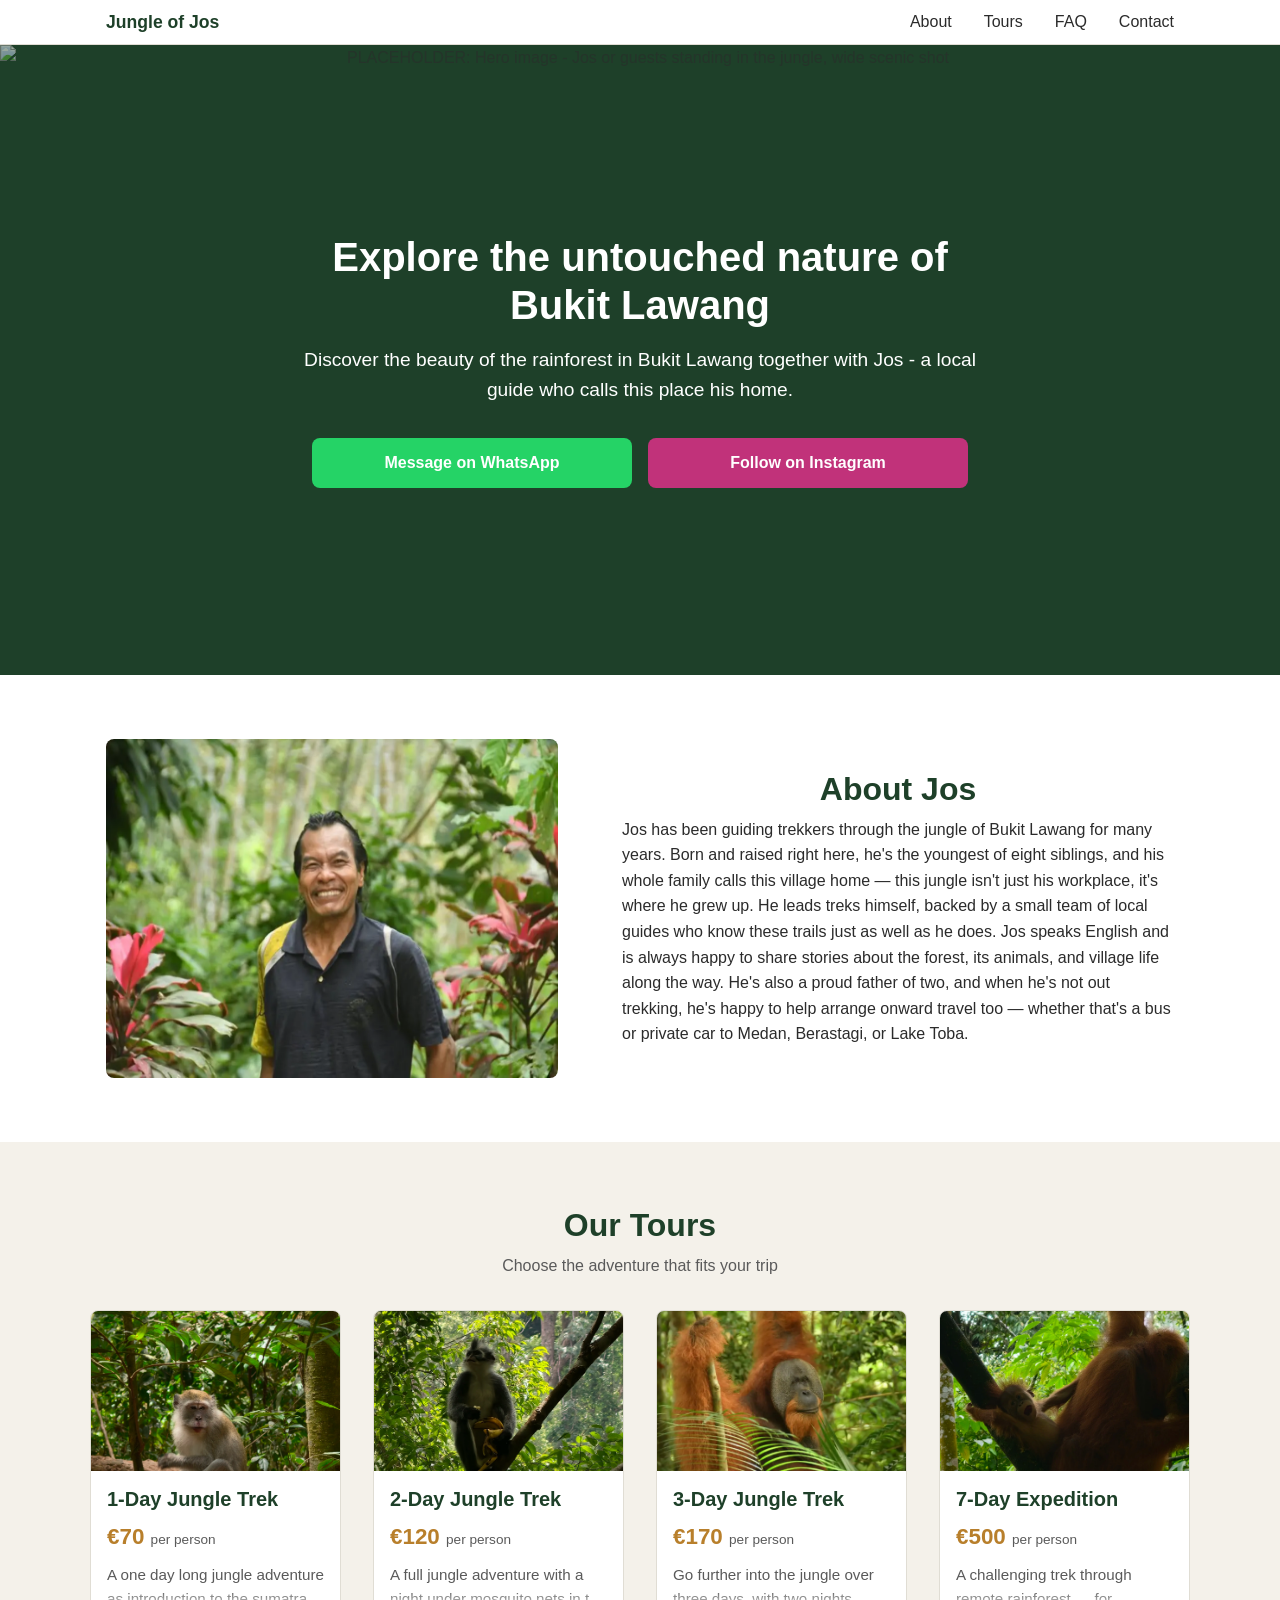
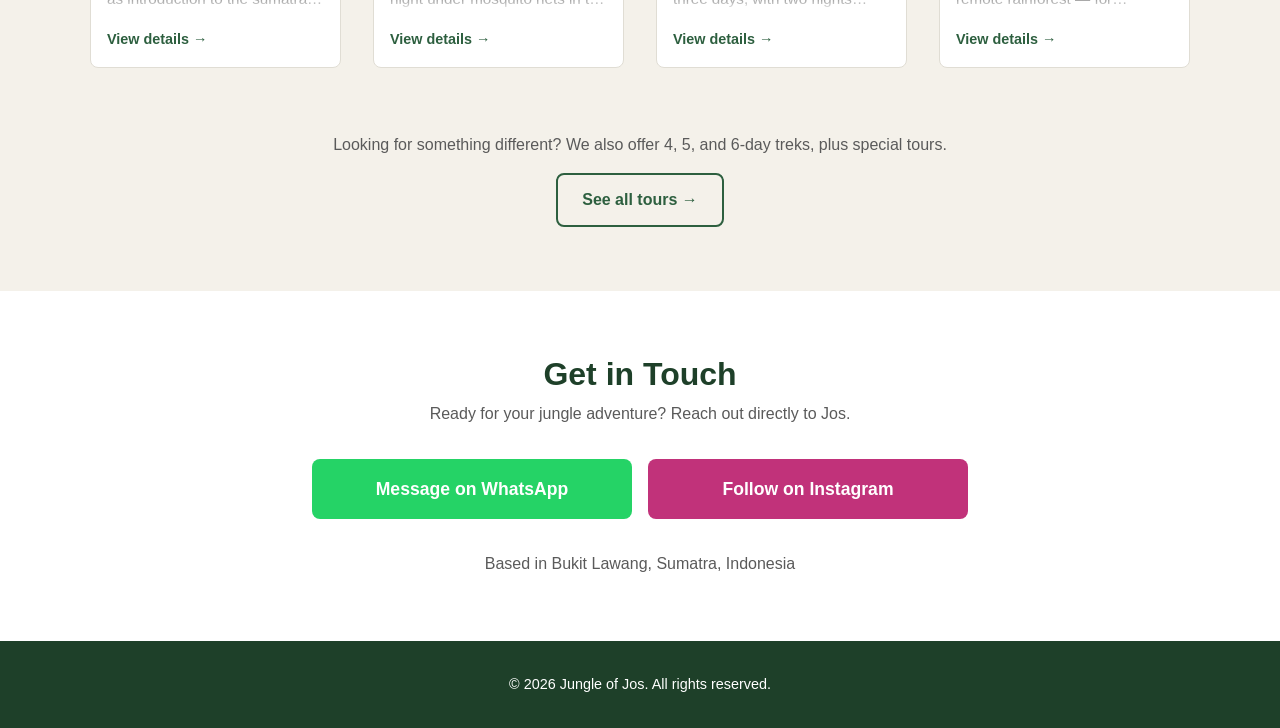
==== index.html @ 7908b220 "remove gallery" ====
<!DOCTYPE html>
<html lang="en">

<head>
  <meta charset="UTF-8">
  <meta name="viewport" content="width=device-width, initial-scale=1.0">
  <title>Jungle of Jos - Bukit Lawang, Sumatra</title>
  <meta name="description"
    content="Jungle of Jos: guided jungle trekking tours in Bukit Lawang, Sumatra. See wild orangutans, monkeys and rainforest wildlife with a local guide.">
  <link rel="stylesheet" href="css/style.css">
  <link rel="canonical" href="https://jungle-of-jos.pages.dev/index.html">
</head>

<body>

  <!-- ============================================= -->
  <!-- NAVIGATION                                     -->
  <!-- ============================================= -->
  <div class="nav-placeholder"></div>
  <script src="js/nav.js"></script>

  <main>

    <!-- ============================================= -->
    <!-- HERO SECTION                                   -->
    <!-- ============================================= -->
    <section id="hero" class="hero">
      <img src="" alt="PLACEHOLDER: Hero image - Jos or guests standing in the jungle, wide scenic shot"
        class="hero-bg-image">
      <div class="hero-content">
        <h1>Explore the untouched nature of <br> Bukit Lawang</h1>
        <p class="hero-subtitle">Discover the beauty of the rainforest in Bukit Lawang together with Jos - a local guide
          who calls this place his home.</p>
        <div class="hero-buttons">
          <a href="#" class="btn btn-whatsapp">Message on WhatsApp</a>
          <a target="_blank" rel="noopener noreferrer" href="https://www.instagram.com/jungle_of_jos/"
            class="btn btn-instagram">Follow on Instagram</a>
        </div>
      </div>
    </section>

    <!-- ============================================= -->
    <!-- ABOUT Jos SECTION                           -->
    <!-- ============================================= -->
    <section id="about" class="about">
      <div class="about-content">
        <img src="./images/jos2.webp"
          alt="PLACEHOLDER: Portrait photo of Jos, ideally smiling, in the jungle or at the trailhead"
          class="about-image">
        <div class="about-text">
          <h2>About Jos</h2>
          <p>
            Jos has been guiding trekkers through the jungle of Bukit Lawang for many years. Born and raised right here,
            he's the youngest of eight siblings, and his whole family calls this village home — this jungle isn't just
            his workplace, it's where he grew up. He leads treks himself, backed by a small team of local guides who
            know these trails just as well as he does. Jos speaks English and is always happy to share stories about the
            forest, its animals, and village life along the way. He's also a proud father of two, and when he's not out
            trekking, he's happy to help arrange onward travel too — whether that's a bus or private car to Medan,
            Berastagi, or Lake Toba.
          </p>
        </div>
      </div>
    </section>

    <!-- ============================================= -->
    <!-- TOURS SECTION                                  -->
    <!-- ============================================= -->
    <section id="tours" class="tours">
      <h2>Our Tours</h2>
      <p class="section-subtitle">Choose the adventure that fits your trip</p>

      <div class="tour-cards">

        <!-- Would like to add that later to the page as its more diversecthan only 'x-day tour.
              But content not ready or even clear yet. So leaveict for later use'
              Meanwhile use 1-days tour as replacement so page doesn't look so empty -->
        <!-- 
        <a href="tours/3-hour.html" class="tour-card">
          <img src="./images/makak1.webp" alt="PLACEHOLDER: Photo representing the 3-hour tour (short jungle trail near the village)" class="tour-image">
          <div class="tour-card-body">
            <h3>3-Hour Jungle Trek</h3>
            <p class="tour-price">€55 <span>per person</span></p>
            <p class="tour-description-preview">
              A short, easy taste of the jungle — perfect if you're tight on time.
            </p>
            <span class="tour-card-link">View details →</span>
          </div>
        </a>
      -->
        <a href="tours/1-day.html" class="tour-card">
          <img src="./images/makak1.webp" alt="Makak monkey representing the 1-day tour" class="tour-image">
          <div class="tour-card-body">
            <h3>1-Day Jungle Trek</h3>
            <p class="tour-price">€70 <span>per person</span></p>
            <p class="tour-description-preview">
              A one day long jungle adventure as introduction to the sumatran jungle.
            </p>
            <span class="tour-card-link">View details →</span>
          </div>
        </a>

        <!-- TOUR CARD: 2 Days -->
        <a href="tours/2-day.html" class="tour-card">
          <img src="./images/thomas1.webp" alt="Thomas monkey representing the 2-day tour" class="tour-image">
          <div class="tour-card-body">
            <h3>2-Day Jungle Trek</h3>
            <p class="tour-price">€120 <span>per person</span></p>
            <p class="tour-description-preview">
              A full jungle adventure with a night under mosquito nets in the rainforest — more time, more trails, more
              chances to spot orangutans.
            </p>
            <span class="tour-card-link">View details →</span>
          </div>
        </a>

        <!-- TOUR CARD: 3 Days -->
        <a href="tours/3-day.html" class="tour-card">
          <img src="./images/orang2.webp" alt="Orangutan representing the 3-day tour (river tubing / deeper jungle)"
            class="tour-image">
          <div class="tour-card-body">
            <h3>3-Day Jungle Trek</h3>
            <p class="tour-price">€170 <span>per person</span></p>
            <p class="tour-description-preview">
              Go further into the jungle over three days, with two nights among the rainforest sounds and a good chance
              of spotting orangutans.
            </p>
            <span class="tour-card-link">View details →</span>
          </div>
        </a>

        <!-- Would like to add that later to the page as its more diversethan only 'x-day tour.
              But content not ready or even clear yet. So leaveit for later use'
              Meanwhile use 7-days tour as replacement so page doesn't look so empty -->
        <!-- 
        <a href="tours/kuta-cane.html" class="tour-card">
          <img src="./images/orang1.webp" alt="PLACEHOLDER: Photo representing the Kuta Cane expedition (remote, untouched rainforest)" class="tour-image">
          <div class="tour-card-body">
            <h3>7-Day Expedition to Kuta Cane</h3>
            <p class="tour-price">€700 <span>per person</span></p>
            <p class="tour-description-preview">
              A challenging one-way trek through remote rainforest — for experienced adventurers.
            </p>
            <span class="tour-card-link">View details →</span>
          </div>
        </a>
        -->
        <a href="tours/7-day.html" class="tour-card">
          <img src="./images/orang1.webp" alt="Two Orangutans representing the 7-day tour" class="tour-image">
          <div class="tour-card-body">
            <h3>7-Day Expedition</h3>
            <p class="tour-price">€500 <span>per person</span></p>
            <p class="tour-description-preview">
              A challenging trek through remote rainforest — for experienced adventurers.
            </p>
            <span class="tour-card-link">View details →</span>
          </div>
        </a>

      </div>

      <!-- LINK TO FULL TOUR LIST -->
      <div class="tours-cta">
        <p>Looking for something different? We also offer 4, 5, and 6-day treks, plus special tours.</p>
        <a href="tours/all-tours.html" class="btn btn-outline">See all tours →</a>
      </div>
    </section>


    <!-- ============================================= -->
    <!-- CONTACT SECTION                                -->
    <!-- ============================================= -->
    <section id="contact" class="contact">
      <h2>Get in Touch</h2>
      <p class="section-subtitle">Ready for your jungle adventure? Reach out directly to Jos.</p>

      <div class="contact-buttons">
        <a href="#" class="btn btn-whatsapp btn-large">Message on WhatsApp</a>
        <a target="_blank" rel="noopener noreferrer" href="https://www.instagram.com/jungle_of_jos/"
          class="btn btn-instagram btn-large">Follow on Instagram</a>
      </div>

      <p class="contact-location">
        Based in Bukit Lawang, Sumatra, Indonesia
      </p>
    </section>

  </main>

  <!-- ============================================= -->
  <!-- FOOTER                                         -->
  <!-- ============================================= -->
  <div class="footer-placeholder"></div>
  <script src="js/footer.js"></script>

</body>

</html>
---- css/style.css ----
/* =================================================
   CSS VARIABLES - change colors/spacing here globally
   ================================================= */
:root {
  /* Colors - jungle green + warm accent */
  --color-primary: #2d5f3f;
  --color-primary-dark: #1e4029;
  --color-accent: #d99a3d;
  --color-accent-dark: #b87f2b;  --color-accent-soft: rgba(217, 154, 61, 0.14);
  --color-accent-soft-border: rgba(217, 154, 61, 0.28);  --color-whatsapp: #25d366;
  --color-whatsapp-dark: #1eab52;
  --color-instagram: #c1327a;
  --color-instagram-dark: #9c2762;
  --color-text: #2b2b2b;
  --color-text-light: #5a5a5a;
  --color-bg: #ffffff;
  --color-bg-alt: #f4f1ea;
  --color-bg-accent: #f8dda2;
  --color-border: #e0ddd4;

  /* Spacing */
  --spacing-sm: 0.5rem;
  --spacing-md: 1rem;
  --spacing-lg: 2rem;
  --spacing-xl: 4rem;

  /* Layout */
  --max-width: 1100px;
  --radius: 8px;
}

/* =================================================
   RESET / BASE
   ================================================= */
* {
  margin: 0;
  padding: 0;
  box-sizing: border-box;
}

html {
  scroll-behavior: smooth;
}

body {
  font-family: -apple-system, BlinkMacSystemFont, "Segoe UI", Roboto, Helvetica, Arial, sans-serif;
  color: var(--color-text);
  background-color: var(--color-bg);
  line-height: 1.6;
}

h1, h2, h3 {
  font-weight: 700;
  line-height: 1.2;
  color: var(--color-primary-dark);
}

h2 {
  font-size: 2rem;
  margin-bottom: var(--spacing-sm);
  text-align: center;
}

h3 {
  font-size: 1.25rem;
  margin-bottom: var(--spacing-sm);
}

a {
  text-decoration: none;
  color: inherit;
}

img {
  max-width: 100%;
  display: block;
}

ul {
  list-style: none;
}

section {
  padding: var(--spacing-xl) var(--spacing-md);
  max-width: var(--max-width);
  margin: 0 auto;
}

.section-subtitle {
  text-align: center;
  color: var(--color-text-light);
  margin-bottom: var(--spacing-lg);
}

/* =================================================
   BUTTONS
   ================================================= */
.btn {
  display: inline-flex;
  align-items: center;
  justify-content: center;
  min-width: 0;
  padding: 0.75rem 1.5rem;
  border-radius: var(--radius);
  font-weight: 600;
  text-align: center;
  transition: background-color 0.2s ease;
}

.btn-whatsapp {
  background-color: var(--color-whatsapp);
  color: #fff;
}
.btn-whatsapp:hover {
  background-color: var(--color-whatsapp-dark);
}

.btn-instagram {
  background-color: var(--color-instagram);
  color: #fff;
}
.btn-instagram:hover {
  background-color: var(--color-instagram-dark);
}

.btn-outline {
  background-color: transparent;
  border: 2px solid var(--color-primary);
  color: var(--color-primary);
}
.btn-outline:hover {
  background-color: var(--color-primary);
  color: #fff;
}

.btn-large {
  padding: 1rem 2rem;
  font-size: 1.1rem;
}

/* =================================================
   HEADER / NAVIGATION
   ================================================= */
.site-header {
  position: sticky;
  top: 0;
  background-color: var(--color-bg);
  border-bottom: 1px solid var(--color-border);
  z-index: 100;
}

.navbar {
  max-width: var(--max-width);
  margin: 0 auto;
  display: flex;
  align-items: center;
  justify-content: space-between;
  padding: var(--spacing-sm) var(--spacing-md);
  flex-wrap: wrap;
  gap: var(--spacing-sm);
}

.nav-logo {
  font-weight: 700;
  font-size: 1.1rem;
  color: var(--color-primary-dark);
}

.nav-links {
  display: flex;
  gap: var(--spacing-lg);
}

.nav-links a {
  font-weight: 500;
  color: var(--color-text);
}
.nav-links a:hover {
  color: var(--color-primary);
}


/* =================================================
   HERO SECTION
   ================================================= */
.hero {
  position: relative;
  max-width: none;
  min-height: 70vh;
  display: flex;
  align-items: center;
  justify-content: center;
  text-align: center;
  padding: var(--spacing-xl) var(--spacing-md);
  background-color: var(--color-primary-dark);
  overflow: hidden;
}

.hero-bg-image {
  position: absolute;
  inset: 0;
  width: 100%;
  height: 100%;
  object-fit: cover;
  opacity: 0.55;
}

.hero-content {
  position: relative;
  z-index: 1;
  max-width: 700px;
  color: #fff;
}

.hero-content h1 {
  color: #fff;
  font-size: 2.5rem;
  margin-bottom: var(--spacing-md);
}

.hero-subtitle {
  font-size: 1.2rem;
  margin-bottom: var(--spacing-lg);
}

.hero-buttons {
  display: flex;
  gap: var(--spacing-md);
  justify-content: center;
  flex-wrap: wrap;
}

.hero-buttons .btn,
.contact-buttons .btn {
  flex: 1 1 220px;
  max-width: 320px;
}

@media (max-width: 560px) {
  .hero-buttons,
  .contact-buttons {
    flex-direction: column;
    align-items: center;
  }

  .hero-buttons .btn,
  .contact-buttons .btn {
    width: min(100%, 260px);
    max-width: 260px;
    flex-basis: auto;
  }
}

/* =================================================
   ABOUT SECTION
   ================================================= */
.about-content {
  display: flex;
  align-items: center;
  gap: var(--spacing-xl);
  flex-wrap: wrap;
}

.about-image {
  flex: 1 1 300px;
  width: min(100%, 400px);
  aspect-ratio: 4 / 3;
  border-radius: var(--radius);
  background-color: var(--color-bg-alt);
  background-size: cover;
  background-position: center;
}

.about-text {
  flex: 1 1 400px;
}

/* =================================================
   TOURS SECTION
   ================================================= */
.tours {
  background-color: var(--color-bg-alt);
  max-width: none;
}

.tours > h2,
.tours > .section-subtitle,
.tour-cards,
.tour-table-wrapper {
  max-width: var(--max-width);
  margin-left: auto;
  margin-right: auto;
}

.tour-cards {
  display: grid;
  grid-template-columns: repeat(auto-fit, minmax(240px, 1fr));
  gap: var(--spacing-lg);
  margin-bottom: var(--spacing-xl);
}

/* Tour cards are simple link cards - the whole card links to the tour's detail page */
.tour-card {
  display: flex;
  flex-direction: column;
  background-color: var(--color-bg);
  border-radius: var(--radius);
  border: 1px solid var(--color-border);
  overflow: hidden;
  transition: transform 0.2s ease, box-shadow 0.2s ease;
}

.tour-card:hover {
  transform: translateY(-4px);
  box-shadow: 0 8px 20px rgba(0, 0, 0, 0.1);
}

.tour-image {
  width: 100%;
  height: 160px;
  object-fit: cover;
  background-color: var(--color-border);
  flex-shrink: 0;
}

.tour-card-body {
  padding: var(--spacing-md);
  display: flex;
  flex-direction: column;
  flex-grow: 1;
}

.tour-price {
  font-size: 1.4rem;
  font-weight: 700;
  color: var(--color-accent-dark);
  margin-bottom: var(--spacing-sm);
}

.tour-price span {
  font-size: 0.85rem;
  font-weight: 400;
  color: var(--color-text-light);
}

/* Preview text: clamp to 2 lines with a fade-out, consistent with the card's compact size */
.tour-description-preview {
  position: relative;
  font-size: 0.95rem;
  color: var(--color-text-light);
  margin-bottom: var(--spacing-md);
  flex-grow: 1;
  overflow: hidden;
  display: -webkit-box;
  -webkit-line-clamp: 2;
  -webkit-box-orient: vertical;
}

.tour-description-preview::after {
  content: "";
  position: absolute;
  bottom: 0;
  left: 0;
  width: 100%;
  height: 1.4em;
  background: linear-gradient(to bottom, transparent, var(--color-bg));
}

.tour-card-link {
  align-self: flex-start;
  color: var(--color-primary);
  font-weight: 600;
  font-size: 0.9rem;
}

.tour-card:hover .tour-card-link {
  text-decoration: underline;
}

/* Tour comparison table */
/* Link to the full tour list below the main tour cards */
.tours-cta {
  text-align: center;
  max-width: var(--max-width);
  margin: 0 auto;
}

.tours-cta p {
  color: var(--color-text-light);
  margin-bottom: var(--spacing-md);
}

.tour-table-wrapper h3 {
  text-align: center;
  margin-bottom: var(--spacing-md);
}

.tour-table {
  width: 100%;
  max-width: 420px;
  margin: 0 auto;
  border-collapse: collapse;
  background-color: var(--color-bg);
  border-radius: var(--radius);
  overflow: hidden;
}

.tour-table th,
.tour-table td {
  padding: 0.75rem 1rem;
  text-align: left;
  border-bottom: 1px solid var(--color-border);
}

.tour-table th {
  background-color: var(--color-primary);
  color: #fff;
}

/* =================================================
   GALLERY SECTION
   ================================================= */
.gallery-grid {
  display: grid;
  grid-template-columns: repeat(auto-fit, minmax(220px, 1fr));
  gap: var(--spacing-md);
}

.gallery-image {
  width: 100%;
  height: 200px;
  object-fit: cover;
  border-radius: var(--radius);
  background-color: var(--color-bg-alt);
}

/* =================================================
   CONTACT SECTION
   ================================================= */
.contact {
  text-align: center;
}

.contact-buttons {
  display: flex;
  gap: var(--spacing-md);
  justify-content: center;
  flex-wrap: wrap;
  margin-bottom: var(--spacing-lg);
}

.contact-location {
  color: var(--color-text-light);
}

/* =================================================
   FOOTER
   ================================================= */
.site-footer {
  text-align: center;
  padding: var(--spacing-lg) var(--spacing-md);
  background-color: var(--color-primary-dark);
  color: #fff;
  font-size: 0.9rem;
}

/* =================================================
   PAGE HEADER (for sub-pages like FAQ, tour details)
   ================================================= */
.page-header {
  text-align: center;
  padding-top: var(--spacing-xl);
}

.page-header h1 {
  font-size: 2.2rem;
  margin-bottom: var(--spacing-sm);
}

/* =================================================
   FAQ ACCORDION
   ================================================= */
.faq-accordion {
  display: flex;
  flex-direction: column;
  gap: var(--spacing-md);
}

.faq-item {
  border: 1px solid var(--color-border);
  border-radius: var(--radius);
  overflow: hidden;
  background-color: var(--color-bg);
  scroll-margin-top: 90px; /* keeps the opened item visible below the sticky nav */
}

.faq-question {
  width: 100%;
  display: flex;
  justify-content: space-between;
  align-items: center;
  padding: 1rem 1.25rem;
  background-color: var(--color-bg-alt);
  border: none;
  text-align: left;
  font-size: 1.05rem;
  font-weight: 600;
  color: var(--color-primary-dark);
  cursor: pointer;
  font-family: inherit;
}

.faq-icon {
  font-size: 1.4rem;
  font-weight: 400;
  transition: transform 0.2s ease;
  flex-shrink: 0;
  margin-left: var(--spacing-md);
}

.faq-item.is-open .faq-icon {
  transform: rotate(45deg);
}

.faq-answer {
  max-height: 0;
  overflow: hidden;
  transition: max-height 0.3s ease;
  padding: 0 1.25rem;
}

.faq-item.is-open .faq-answer {
  max-height: 1000px; /* large enough to fit content; not a hard content limit */
  padding: 1rem 1.25rem 1.25rem;
}

.faq-answer p {
  color: var(--color-text-light);
  margin-bottom: var(--spacing-sm);
}

.faq-answer p:last-child {
  margin-bottom: 0;
}

.faq-image {
  width: 100%;
  max-width: 400px;
  height: 200px;
  object-fit: cover;
  border-radius: var(--radius);
  background-color: var(--color-bg-alt);
  margin-bottom: var(--spacing-sm);
}

/* =================================================
   TOUR DETAIL PAGE - Intro / Quick Facts
   ================================================= */
.tour-detail-image {
  width: 100%;
  height: 320px;
  object-fit: cover;
  border-radius: var(--radius);
  background-color: var(--color-bg-alt);
  margin-bottom: var(--spacing-lg);
}

.tour-quick-facts {
  display: flex;
  gap: var(--spacing-lg);
  flex-wrap: wrap;
  justify-content: center;
  margin-bottom: var(--spacing-lg);
  padding: var(--spacing-md);
  background-color: var(--color-bg-alt);
  border-radius: var(--radius);
}

.quick-fact {
  display: flex;
  flex-direction: column;
  align-items: center;
  text-align: center;
  min-width: 120px;
}

.quick-fact-label {
  font-size: 0.8rem;
  text-transform: uppercase;
  letter-spacing: 0.05em;
  color: var(--color-text-light);
  margin-bottom: 0.25rem;
}

.quick-fact-value {
  font-size: 1.2rem;
  font-weight: 700;
  color: var(--color-primary-dark);
}

.quick-fact-unit {
  font-size: 0.75rem;
  font-weight: 400;
  color: var(--color-text-light);
}

.tour-detail-description {
  margin-bottom: var(--spacing-lg);
  text-align: center;
  max-width: 800px;
  margin-left: auto;
  margin-right: auto;
}

.tour-detail-intro {
  text-align: center;
}

.tour-detail-intro .btn {
  display: block;
  width: fit-content;
  margin: 0 auto;
}

/* =================================================
   ITINERARY
   ================================================= */
.itinerary-list {
  list-style: none;
  max-width: 700px;
  margin: 0 auto;
  padding-left: 0;
}

.itinerary-step {
  position: relative;
  padding: 0 0 var(--spacing-lg) calc(var(--spacing-lg) - 3px);
  border-left: 3px solid var(--color-primary);
}

.itinerary-step:last-child {
  padding-bottom: 0;
}

.itinerary-step::before {
  content: "";
  position: absolute;
  left: -8px;
  top: 4px;
  width: 14px;
  height: 14px;
  border-radius: 50%;
  background-color: var(--color-accent);
  border: 2px solid var(--color-bg);
}

.itinerary-day-break {
  position: relative;
  margin: var(--spacing-lg) 0;
  text-align: center;
  list-style: none;
}

.itinerary-day-break::before {
  content: "";
  position: absolute;
  left: 0;
  right: 0;
  top: 50%;
  border-top: 1px solid rgba(217, 154, 61, 0.45);
  transform: translateY(-50%);
}

.itinerary-day-break span {
  position: relative;
  display: inline-block;
  background: var(--color-bg);
  padding: 0 0.85rem;
  color: var(--color-primary);
  font-size: 0.72rem;
  font-weight: 700;
  letter-spacing: 0.12em;
  text-transform: uppercase;
}

.itinerary-time {
  display: block;
  font-weight: 700;
  color: var(--color-accent-dark);
  font-size: 0.9rem;
  margin-bottom: 0.25rem;
}

.itinerary-content h3 {
  margin-bottom: 0.25rem;
}

.itinerary-content p {
  color: var(--color-text-light);
  font-size: 0.95rem;
}

/* =================================================
   WHAT'S INCLUDED
   ================================================= */
.whats-included {
  background-color: var(--color-bg-alt);
  max-width: none;
}

.whats-included > h2,
.whats-included > .included-list,
.whats-included > .whats-included-note {
  max-width: 700px;
  margin-left: auto;
  margin-right: auto;
}

.included-list {
  list-style: none;
  margin-bottom: var(--spacing-md);
}

.included-list li {
  padding: 0.5rem 0 0.5rem 1.75rem;
  position: relative;
}

.included-list li::before {
  content: "✓";
  position: absolute;
  left: 0;
  color: var(--color-primary);
  font-weight: 700;
}

.whats-included-note {
  font-size: 0.9rem;
  color: var(--color-text-light);
  text-align: center;
}

.whats-included-note a {
  color: var(--color-primary);
  font-weight: 600;
  text-decoration: underline;
}

/* =================================================
   TOUR CTA SECTION
   ================================================= */
.tour-cta {
  text-align: center;
}

.tour-cta .contact-buttons {
  margin-bottom: 0;
}

/* =================================================
   GROUP SIZE NOTE (all-tours page)
   ================================================= */
.group-size-note {
  background-color: var(--color-bg-alt);
  border-radius: var(--radius);
  padding: var(--spacing-md) var(--spacing-lg);
  text-align: center;
  max-width: 700px;
}

.group-size-note a {
  color: var(--color-primary);
  font-weight: 600;
  text-decoration: underline;
}

/* =================================================
   RESPONSIVE - small screens
   ================================================= */
@media (max-width: 600px) {
  .navbar {
    justify-content: center;
  }
  .nav-links {
    gap: var(--spacing-md);
  }
  .hero-content h1 {
    font-size: 1.8rem;
  }
}
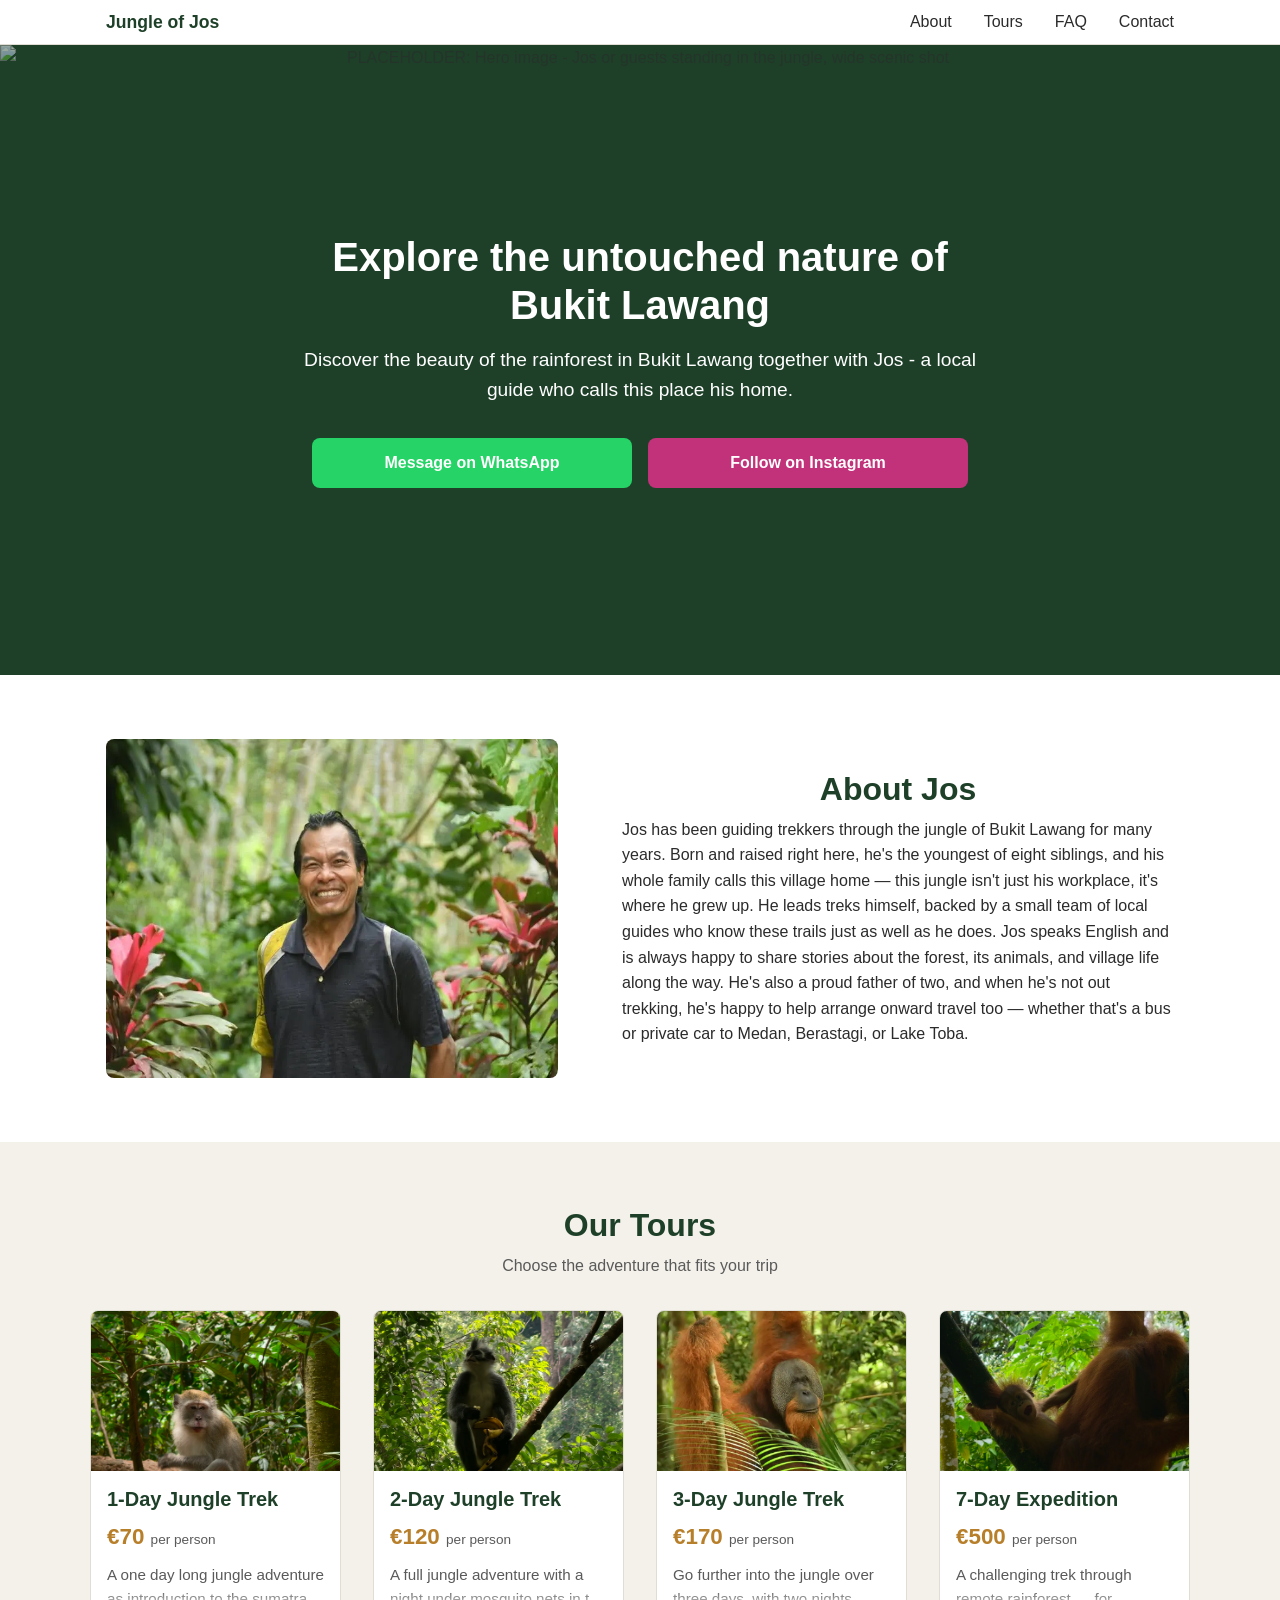
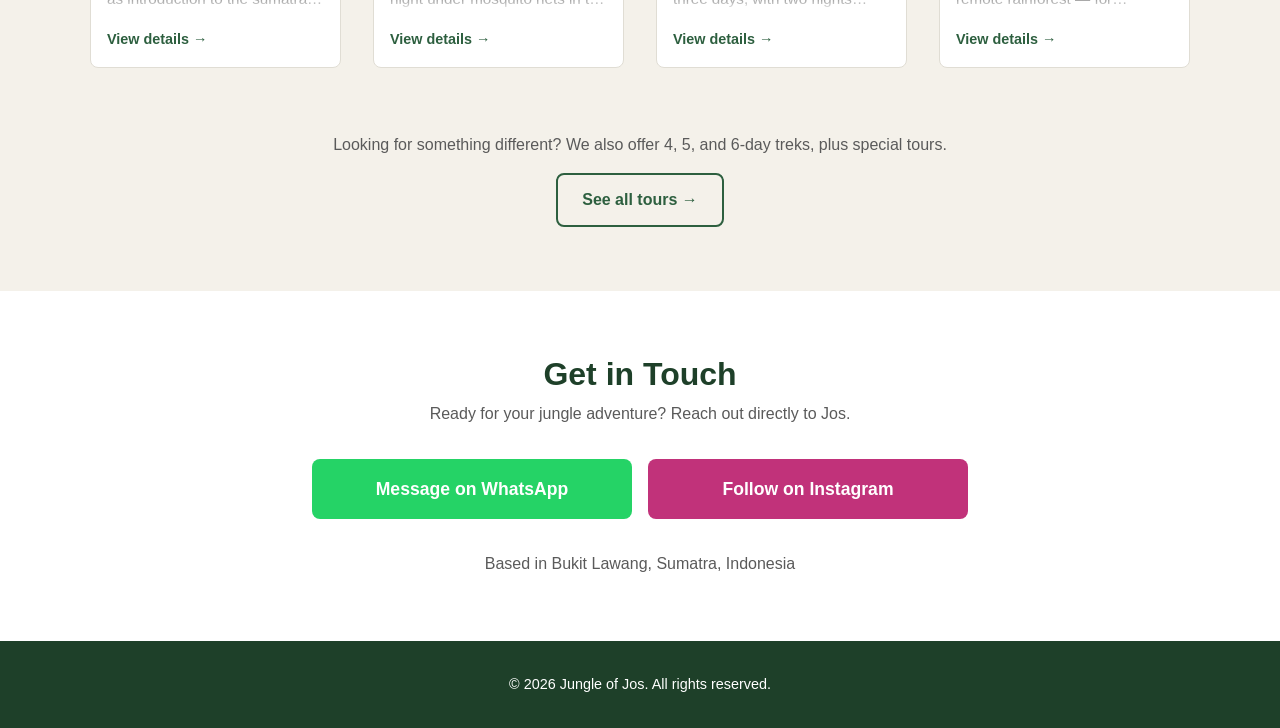
==== commit 295b173e: "add additional images" ====
--- a/index.html
+++ b/index.html
@@ -44,7 +44,7 @@
     <!-- ============================================= -->
     <section id="about" class="about">
       <div class="about-content">
-        <img src="./images/jos2.webp"
+        <img src="./images/jos1.webp"
           alt="PLACEHOLDER: Portrait photo of Jos, ideally smiling, in the jungle or at the trailhead"
           class="about-image">
         <div class="about-text">
@@ -115,7 +115,7 @@
 
         <!-- TOUR CARD: 3 Days -->
         <a href="tours/3-day.html" class="tour-card">
-          <img src="./images/orang2.webp" alt="Orangutan representing the 3-day tour (river tubing / deeper jungle)"
+          <img src="./images/orang5.webp" alt="Orangutan representing the 3-day tour (river tubing / deeper jungle)"
             class="tour-image">
           <div class="tour-card-body">
             <h3>3-Day Jungle Trek</h3>
--- a/css/style.css
+++ b/css/style.css
@@ -294,9 +294,13 @@
 
 .tour-cards {
   display: grid;
-  grid-template-columns: repeat(auto-fit, minmax(240px, 1fr));
+  grid-template-columns: repeat(3, minmax(0, 1fr));
   gap: var(--spacing-lg);
   margin-bottom: var(--spacing-xl);
+}
+
+.tour-cards:has(> .tour-card:nth-child(4)) {
+  grid-template-columns: repeat(4, minmax(0, 1fr));
 }
 
 /* Tour cards are simple link cards - the whole card links to the tour's detail page */
@@ -778,6 +782,9 @@
    RESPONSIVE - small screens
    ================================================= */
 @media (max-width: 600px) {
+  .tour-cards {
+    grid-template-columns: 1fr;
+  }
   .navbar {
     justify-content: center;
   }
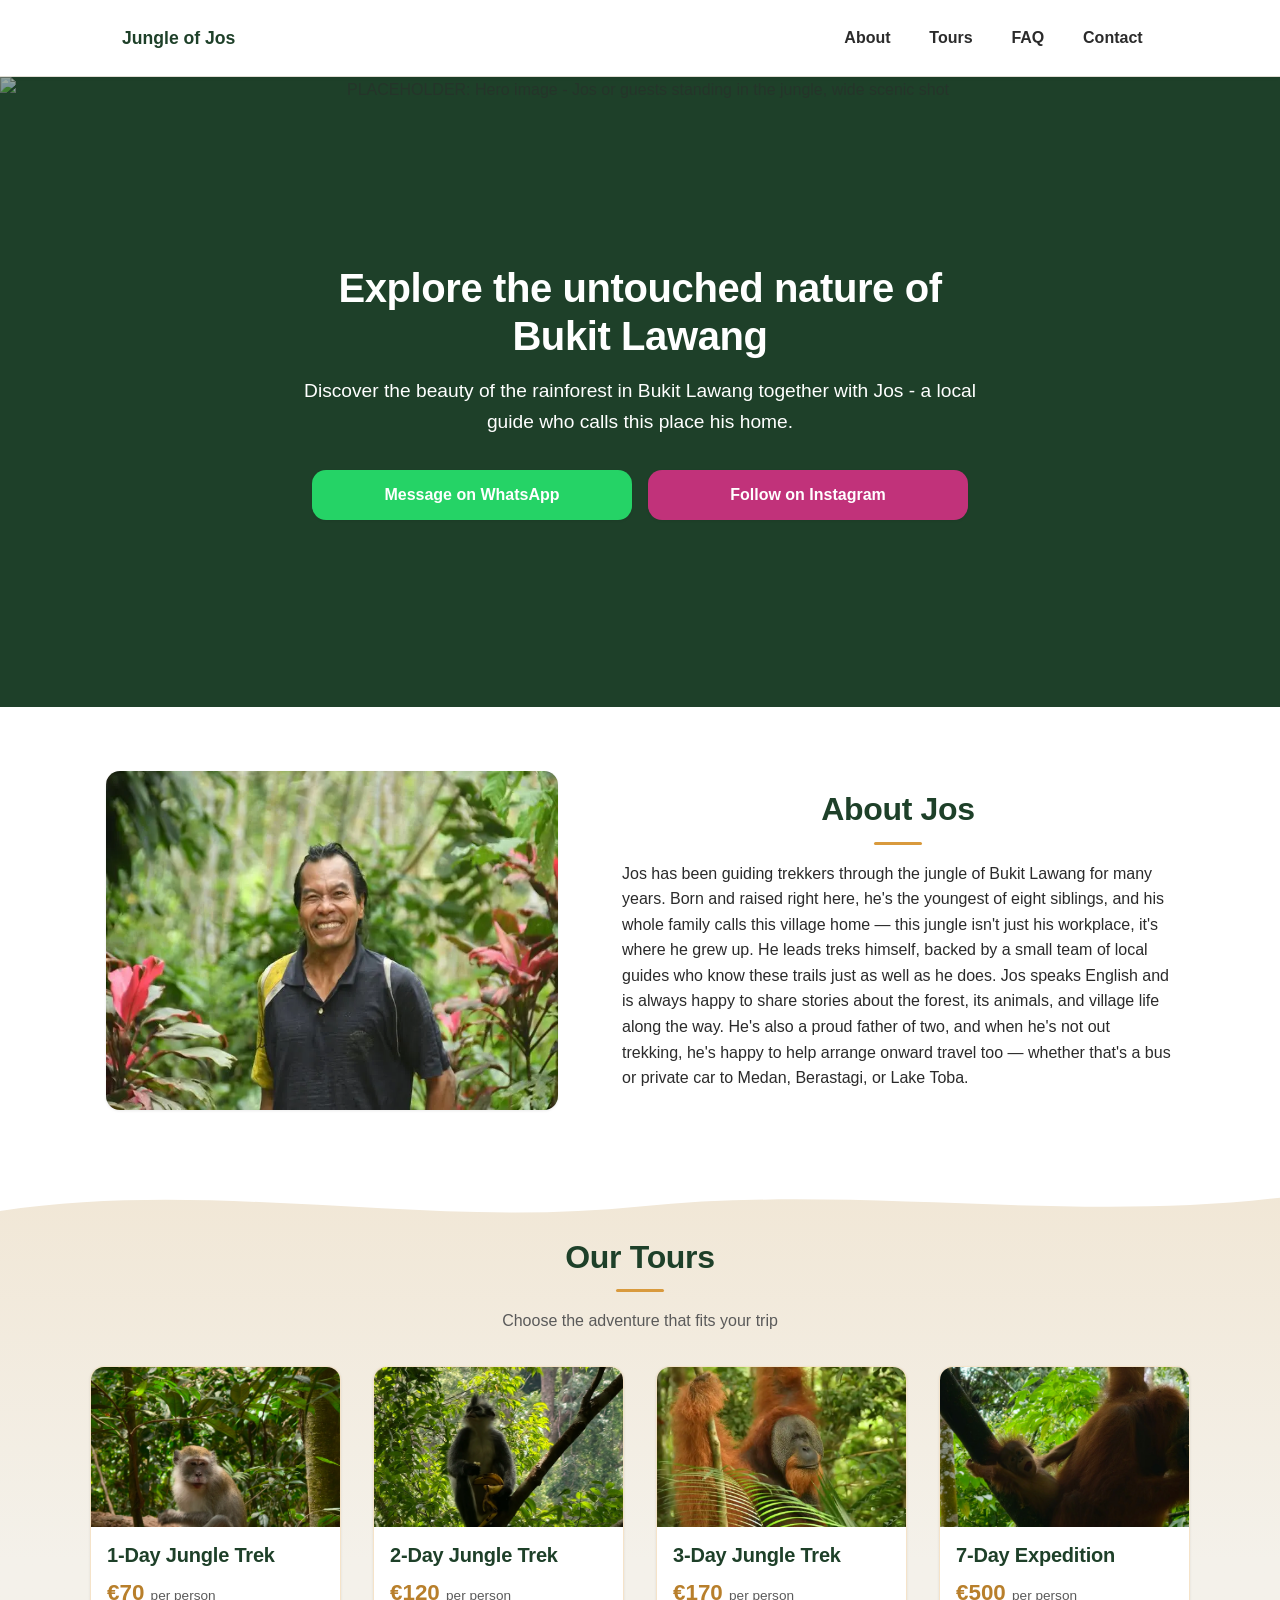
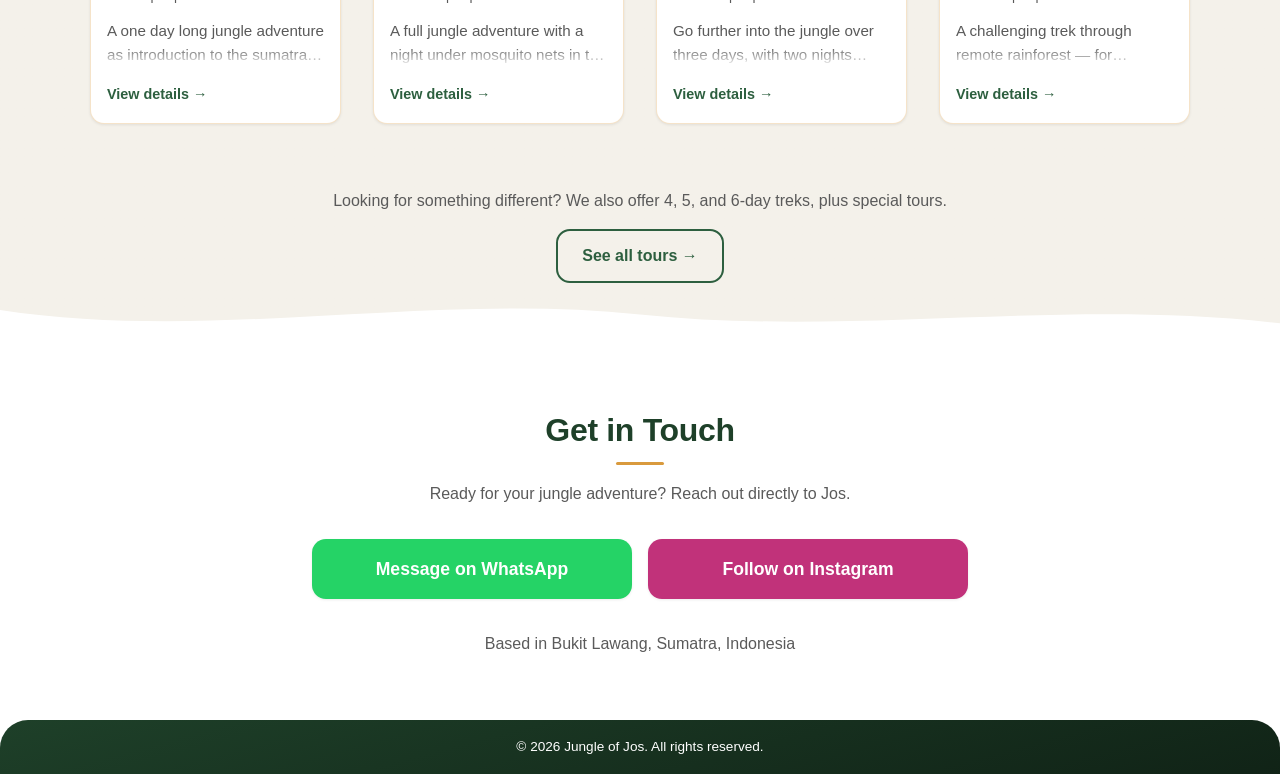
==== commit 550050eb: "Fix section alternation and redesign the group-size note as an info box all-tours.html has three con" ====
--- a/index.html
+++ b/index.html
@@ -65,7 +65,7 @@
     <!-- ============================================= -->
     <!-- TOURS SECTION                                  -->
     <!-- ============================================= -->
-    <section id="tours" class="tours">
+    <section id="tours" class="tours is-tinted">
       <h2>Our Tours</h2>
       <p class="section-subtitle">Choose the adventure that fits your trip</p>
 
--- a/css/style.css
+++ b/css/style.css
@@ -19,14 +19,38 @@
   --color-border: #e0ddd4;
 
   /* Spacing */
+  --spacing-xs: 0.25rem;
   --spacing-sm: 0.5rem;
   --spacing-md: 1rem;
   --spacing-lg: 2rem;
   --spacing-xl: 4rem;
+  --spacing-2xl: 6rem;
 
   /* Layout */
   --max-width: 1100px;
-  --radius: 8px;
+  --radius: 14px;
+  /* Fallback before nav.js measures the real header height; kept close to it
+     so there's no visible layout jump once JS runs. */
+  --header-height: 73px;
+
+  /* A gentle wave silhouette (solid fill on transparent) used purely as a
+     mask shape - see .tours/.whats-included below - so the actual visible
+     color still comes from each element's own background-color variable. */
+  --wave-mask: url("data:image/svg+xml,%3Csvg xmlns='http://www.w3.org/2000/svg' viewBox='0 0 1440 100' preserveAspectRatio='none'%3E%3Cpath d='M0,32 C240,90 480,0 720,40 C960,80 1200,10 1440,56 L1440,100 L0,100 Z' fill='%23000'/%3E%3C/svg%3E");
+
+  /* Elevation - subtle shadows for depth (used on cards, buttons, sticky header) */
+  --shadow-sm: 0 1px 3px rgba(0, 0, 0, 0.08);
+  --shadow-md: 0 8px 20px rgba(0, 0, 0, 0.1);
+  --shadow-lg: 0 16px 32px rgba(0, 0, 0, 0.14);
+
+  /* Diagonal hairline pattern shown behind images that have no src yet */
+  --placeholder-pattern: repeating-linear-gradient(
+    135deg,
+    rgba(0, 0, 0, 0.05),
+    rgba(0, 0, 0, 0.05) 1px,
+    transparent 1px,
+    transparent 14px
+  );
 }
 
 /* =================================================
@@ -47,18 +71,44 @@
   color: var(--color-text);
   background-color: var(--color-bg);
   line-height: 1.6;
+  /* Reserves the header's own height since it's now position: fixed and no
+     longer occupies space in normal flow. */
+  padding-top: var(--header-height);
+}
+
+/* Anchor targets for the nav's #hero/#about/#contact links, so the fixed
+   header (shown or freshly revealed) doesn't cover the section's heading. */
+section[id] {
+  scroll-margin-top: var(--header-height);
 }
 
 h1, h2, h3 {
   font-weight: 700;
   line-height: 1.2;
+  letter-spacing: -0.01em;
   color: var(--color-primary-dark);
 }
 
 h2 {
   font-size: 2rem;
-  margin-bottom: var(--spacing-sm);
-  text-align: center;
+  margin-bottom: var(--spacing-md);
+  text-align: center;
+  position: relative;
+  padding-bottom: var(--spacing-md);
+}
+
+/* Short accent rule under every section heading, gives sections a visual anchor
+   instead of just centered bold text. */
+h2::after {
+  content: "";
+  position: absolute;
+  bottom: 0;
+  left: 50%;
+  transform: translateX(-50%);
+  width: 48px;
+  height: 3px;
+  border-radius: 3px;
+  background-color: var(--color-accent);
 }
 
 h3 {
@@ -78,6 +128,16 @@
 
 ul {
   list-style: none;
+}
+
+/* Consistent keyboard-focus ring across links, buttons, and the FAQ toggles.
+   :focus-visible skips the ring for mouse clicks and only shows it for keyboard/assistive use. */
+a:focus-visible,
+button:focus-visible,
+.btn:focus-visible {
+  outline: 3px solid var(--color-accent);
+  outline-offset: 2px;
+  border-radius: 4px;
 }
 
 section {
@@ -104,7 +164,18 @@
   border-radius: var(--radius);
   font-weight: 600;
   text-align: center;
-  transition: background-color 0.2s ease;
+  box-shadow: var(--shadow-sm);
+  transition: background-color 0.2s ease, transform 0.2s ease, box-shadow 0.2s ease;
+}
+
+.btn:hover {
+  transform: translateY(-2px);
+  box-shadow: var(--shadow-md);
+}
+
+.btn:active {
+  transform: translateY(0);
+  box-shadow: var(--shadow-sm);
 }
 
 .btn-whatsapp {
@@ -127,10 +198,12 @@
   background-color: transparent;
   border: 2px solid var(--color-primary);
   color: var(--color-primary);
+  box-shadow: none;
 }
 .btn-outline:hover {
   background-color: var(--color-primary);
   color: #fff;
+  box-shadow: var(--shadow-md);
 }
 
 .btn-large {
@@ -141,23 +214,36 @@
 /* =================================================
    HEADER / NAVIGATION
    ================================================= */
+/* Fixed so it can float over page content once it reappears mid-page (see
+   nav.js): visible by default, slides up out of view while scrolling down
+   or after a few seconds of no scrolling, and slides back in on any
+   upward scroll. */
 .site-header {
-  position: sticky;
+  position: fixed;
   top: 0;
+  left: 0;
+  right: 0;
   background-color: var(--color-bg);
   border-bottom: 1px solid var(--color-border);
+  box-shadow: var(--shadow-sm);
   z-index: 100;
+  transform: translateY(0);
+  transition: transform 0.3s ease;
+}
+
+.site-header.is-hidden {
+  transform: translateY(-100%);
 }
 
 .navbar {
+  position: relative;
   max-width: var(--max-width);
   margin: 0 auto;
   display: flex;
   align-items: center;
   justify-content: space-between;
-  padding: var(--spacing-sm) var(--spacing-md);
-  flex-wrap: wrap;
-  gap: var(--spacing-sm);
+  padding: var(--spacing-md) var(--spacing-lg);
+  gap: var(--spacing-md);
 }
 
 .nav-logo {
@@ -168,15 +254,96 @@
 
 .nav-links {
   display: flex;
-  gap: var(--spacing-lg);
-}
-
+  align-items: center;
+  gap: var(--spacing-sm);
+}
+
+/* Chip-style links: a soft accent background/border on hover and keyboard
+   focus, instead of only a text color change, so they read as interactive. */
 .nav-links a {
-  font-weight: 500;
+  display: inline-block;
+  padding: 0.5rem 0.9rem;
+  border-radius: var(--radius);
+  border: 1px solid transparent;
+  font-weight: 600;
   color: var(--color-text);
-}
-.nav-links a:hover {
-  color: var(--color-primary);
+  transition: background-color 0.2s ease, border-color 0.2s ease, color 0.2s ease;
+}
+.nav-links a:hover,
+.nav-links a:focus-visible {
+  background-color: var(--color-accent-soft);
+  border-color: var(--color-accent-soft-border);
+  color: var(--color-primary-dark);
+}
+
+/* Hamburger toggle - hidden on wide screens, shown once the nav links no
+   longer fit in one row (see the max-width: 700px block below). */
+.nav-toggle {
+  display: none;
+  flex-direction: column;
+  justify-content: center;
+  align-items: stretch;
+  gap: 5px;
+  width: 40px;
+  height: 40px;
+  padding: 8px;
+  background: none;
+  border: none;
+  border-radius: var(--radius);
+  cursor: pointer;
+}
+.nav-toggle:hover,
+.nav-toggle:focus-visible {
+  background-color: var(--color-accent-soft);
+}
+
+.nav-toggle-bar {
+  display: block;
+  height: 2px;
+  background-color: var(--color-primary-dark);
+  border-radius: 2px;
+  transition: transform 0.2s ease, opacity 0.2s ease;
+}
+
+.nav-toggle.is-active .nav-toggle-bar:nth-child(1) {
+  transform: translateY(7px) rotate(45deg);
+}
+.nav-toggle.is-active .nav-toggle-bar:nth-child(2) {
+  opacity: 0;
+}
+.nav-toggle.is-active .nav-toggle-bar:nth-child(3) {
+  transform: translateY(-7px) rotate(-45deg);
+}
+
+@media (max-width: 700px) {
+  .nav-toggle {
+    display: flex;
+  }
+
+  .nav-links {
+    position: absolute;
+    top: 100%;
+    left: 0;
+    right: 0;
+    flex-direction: column;
+    align-items: stretch;
+    gap: 0;
+    background-color: var(--color-bg);
+    border-bottom: 1px solid var(--color-border);
+    box-shadow: var(--shadow-md);
+    padding: var(--spacing-sm);
+    max-height: 0;
+    overflow: hidden;
+    transition: max-height 0.25s ease;
+  }
+
+  .nav-links.is-open {
+    max-height: 400px; /* large enough to fit all links; not a hard content limit */
+  }
+
+  .nav-links a {
+    padding: 0.85rem 1rem;
+  }
 }
 
 
@@ -194,6 +361,12 @@
   padding: var(--spacing-xl) var(--spacing-md);
   background-color: var(--color-primary-dark);
   overflow: hidden;
+}
+
+@media (min-width: 900px) {
+  .hero {
+    padding: var(--spacing-2xl) var(--spacing-md);
+  }
 }
 
 .hero-bg-image {
@@ -267,8 +440,10 @@
   aspect-ratio: 4 / 3;
   border-radius: var(--radius);
   background-color: var(--color-bg-alt);
+  background-image: var(--placeholder-pattern);
   background-size: cover;
   background-position: center;
+  box-shadow: var(--shadow-sm);
 }
 
 .about-text {
@@ -279,8 +454,16 @@
    TOURS SECTION
    ================================================= */
 .tours {
-  background-color: var(--color-bg-alt);
+  position: relative;
   max-width: none;
+}
+
+/* .is-tinted marks which .tours sections get the beige wash - a page can
+   have several .tours sections back to back (see all-tours.html) and they
+   should alternate white/tinted/white, not all render the same color. */
+.tours.is-tinted,
+.whats-included {
+  background: linear-gradient(180deg, color-mix(in srgb, var(--color-bg-alt) 88%, var(--color-accent) 12%), var(--color-bg-alt) 50%);
 }
 
 .tours > h2,
@@ -292,31 +475,31 @@
   margin-right: auto;
 }
 
+/* auto-fit sizes columns to the available width (up to 4 per row on desktop)
+   instead of a fixed column count, so cards stay a readable width on
+   in-between screen sizes instead of being squeezed into 3-4 fixed columns. */
 .tour-cards {
   display: grid;
-  grid-template-columns: repeat(3, minmax(0, 1fr));
+  grid-template-columns: repeat(auto-fit, minmax(230px, 1fr));
   gap: var(--spacing-lg);
   margin-bottom: var(--spacing-xl);
 }
 
-.tour-cards:has(> .tour-card:nth-child(4)) {
-  grid-template-columns: repeat(4, minmax(0, 1fr));
-}
-
 /* Tour cards are simple link cards - the whole card links to the tour's detail page */
 .tour-card {
   display: flex;
   flex-direction: column;
   background-color: var(--color-bg);
   border-radius: var(--radius);
-  border: 1px solid var(--color-border);
+  border: 1px solid var(--color-accent-soft-border);
   overflow: hidden;
+  box-shadow: var(--shadow-sm);
   transition: transform 0.2s ease, box-shadow 0.2s ease;
 }
 
 .tour-card:hover {
   transform: translateY(-4px);
-  box-shadow: 0 8px 20px rgba(0, 0, 0, 0.1);
+  box-shadow: var(--shadow-md);
 }
 
 .tour-image {
@@ -324,6 +507,7 @@
   height: 160px;
   object-fit: cover;
   background-color: var(--color-border);
+  background-image: var(--placeholder-pattern);
   flex-shrink: 0;
 }
 
@@ -436,6 +620,14 @@
   object-fit: cover;
   border-radius: var(--radius);
   background-color: var(--color-bg-alt);
+  background-image: var(--placeholder-pattern);
+  box-shadow: var(--shadow-sm);
+  transition: transform 0.2s ease, box-shadow 0.2s ease;
+}
+
+.gallery-image:hover {
+  transform: translateY(-4px);
+  box-shadow: var(--shadow-md);
 }
 
 /* =================================================
@@ -462,10 +654,13 @@
    ================================================= */
 .site-footer {
   text-align: center;
-  padding: var(--spacing-lg) var(--spacing-md);
-  background-color: var(--color-primary-dark);
+  padding: var(--spacing-md);
+  /* Darkens toward the corner using the existing primary color, no separate
+     "darkest" variable to keep in sync if --color-primary-dark ever changes. */
+  background: linear-gradient(165deg, var(--color-primary-dark), color-mix(in srgb, var(--color-primary-dark) 55%, black));
   color: #fff;
-  font-size: 0.9rem;
+  font-size: 0.85rem;
+  border-radius: 28px 28px 0 0;
 }
 
 /* =================================================
@@ -491,11 +686,12 @@
 }
 
 .faq-item {
-  border: 1px solid var(--color-border);
+  border: 1px solid var(--color-accent-soft-border);
   border-radius: var(--radius);
   overflow: hidden;
   background-color: var(--color-bg);
-  scroll-margin-top: 90px; /* keeps the opened item visible below the sticky nav */
+  box-shadow: var(--shadow-sm);
+  scroll-margin-top: calc(var(--header-height) + var(--spacing-md)); /* keeps the opened item clear of the header when it's visible */
 }
 
 .faq-question {
@@ -554,6 +750,7 @@
   object-fit: cover;
   border-radius: var(--radius);
   background-color: var(--color-bg-alt);
+  background-image: var(--placeholder-pattern);
   margin-bottom: var(--spacing-sm);
 }
 
@@ -566,6 +763,8 @@
   object-fit: cover;
   border-radius: var(--radius);
   background-color: var(--color-bg-alt);
+  background-image: var(--placeholder-pattern);
+  box-shadow: var(--shadow-sm);
   margin-bottom: var(--spacing-lg);
 }
 
@@ -593,7 +792,7 @@
   text-transform: uppercase;
   letter-spacing: 0.05em;
   color: var(--color-text-light);
-  margin-bottom: 0.25rem;
+  margin-bottom: var(--spacing-xs);
 }
 
 .quick-fact-value {
@@ -692,11 +891,11 @@
   font-weight: 700;
   color: var(--color-accent-dark);
   font-size: 0.9rem;
-  margin-bottom: 0.25rem;
+  margin-bottom: var(--spacing-xs);
 }
 
 .itinerary-content h3 {
-  margin-bottom: 0.25rem;
+  margin-bottom: var(--spacing-xs);
 }
 
 .itinerary-content p {
@@ -708,8 +907,42 @@
    WHAT'S INCLUDED
    ================================================= */
 .whats-included {
-  background-color: var(--color-bg-alt);
+  position: relative;
   max-width: none;
+}
+
+/* Wave dividers: replace the hard straight line where these beige bands meet
+   the white sections above/below with a soft curve. The mask supplies only
+   the shape - background-color still comes from a variable, so the wave
+   automatically matches whatever color the neighboring section actually is. */
+.tours.is-tinted::before,
+.tours.is-tinted::after,
+.whats-included::before,
+.whats-included::after {
+  content: "";
+  position: absolute;
+  left: 0;
+  right: 0;
+  height: 56px;
+  background-color: var(--color-bg);
+  -webkit-mask-image: var(--wave-mask);
+  mask-image: var(--wave-mask);
+  -webkit-mask-size: 100% 100%;
+  mask-size: 100% 100%;
+  -webkit-mask-repeat: no-repeat;
+  mask-repeat: no-repeat;
+  pointer-events: none;
+}
+
+.tours.is-tinted::before,
+.whats-included::before {
+  top: -1px;
+  transform: scaleY(-1);
+}
+
+.tours.is-tinted::after,
+.whats-included::after {
+  bottom: -1px;
 }
 
 .whats-included > h2,
@@ -764,12 +997,34 @@
 /* =================================================
    GROUP SIZE NOTE (all-tours page)
    ================================================= */
+/* A quiet, self-contained info box - kept small and muted on purpose so it
+   reads as a helpful aside rather than competing with the tour cards above
+   it, with margin on all sides so it doesn't sit flush against the footer. */
 .group-size-note {
+  display: flex;
+  align-items: flex-start;
+  gap: var(--spacing-sm);
   background-color: var(--color-bg-alt);
+  border: 1px solid var(--color-accent-soft-border);
   border-radius: var(--radius);
   padding: var(--spacing-md) var(--spacing-lg);
-  text-align: center;
+  text-align: left;
   max-width: 700px;
+  margin: var(--spacing-xl) auto;
+  box-shadow: var(--shadow-sm);
+}
+
+.group-size-note-icon {
+  flex-shrink: 0;
+  width: 22px;
+  height: 22px;
+  margin-top: 0.15rem;
+  color: var(--color-accent-dark);
+}
+
+.group-size-note p {
+  color: var(--color-text-light);
+  font-size: 0.95rem;
 }
 
 .group-size-note a {
@@ -782,15 +1037,6 @@
    RESPONSIVE - small screens
    ================================================= */
 @media (max-width: 600px) {
-  .tour-cards {
-    grid-template-columns: 1fr;
-  }
-  .navbar {
-    justify-content: center;
-  }
-  .nav-links {
-    gap: var(--spacing-md);
-  }
   .hero-content h1 {
     font-size: 1.8rem;
   }
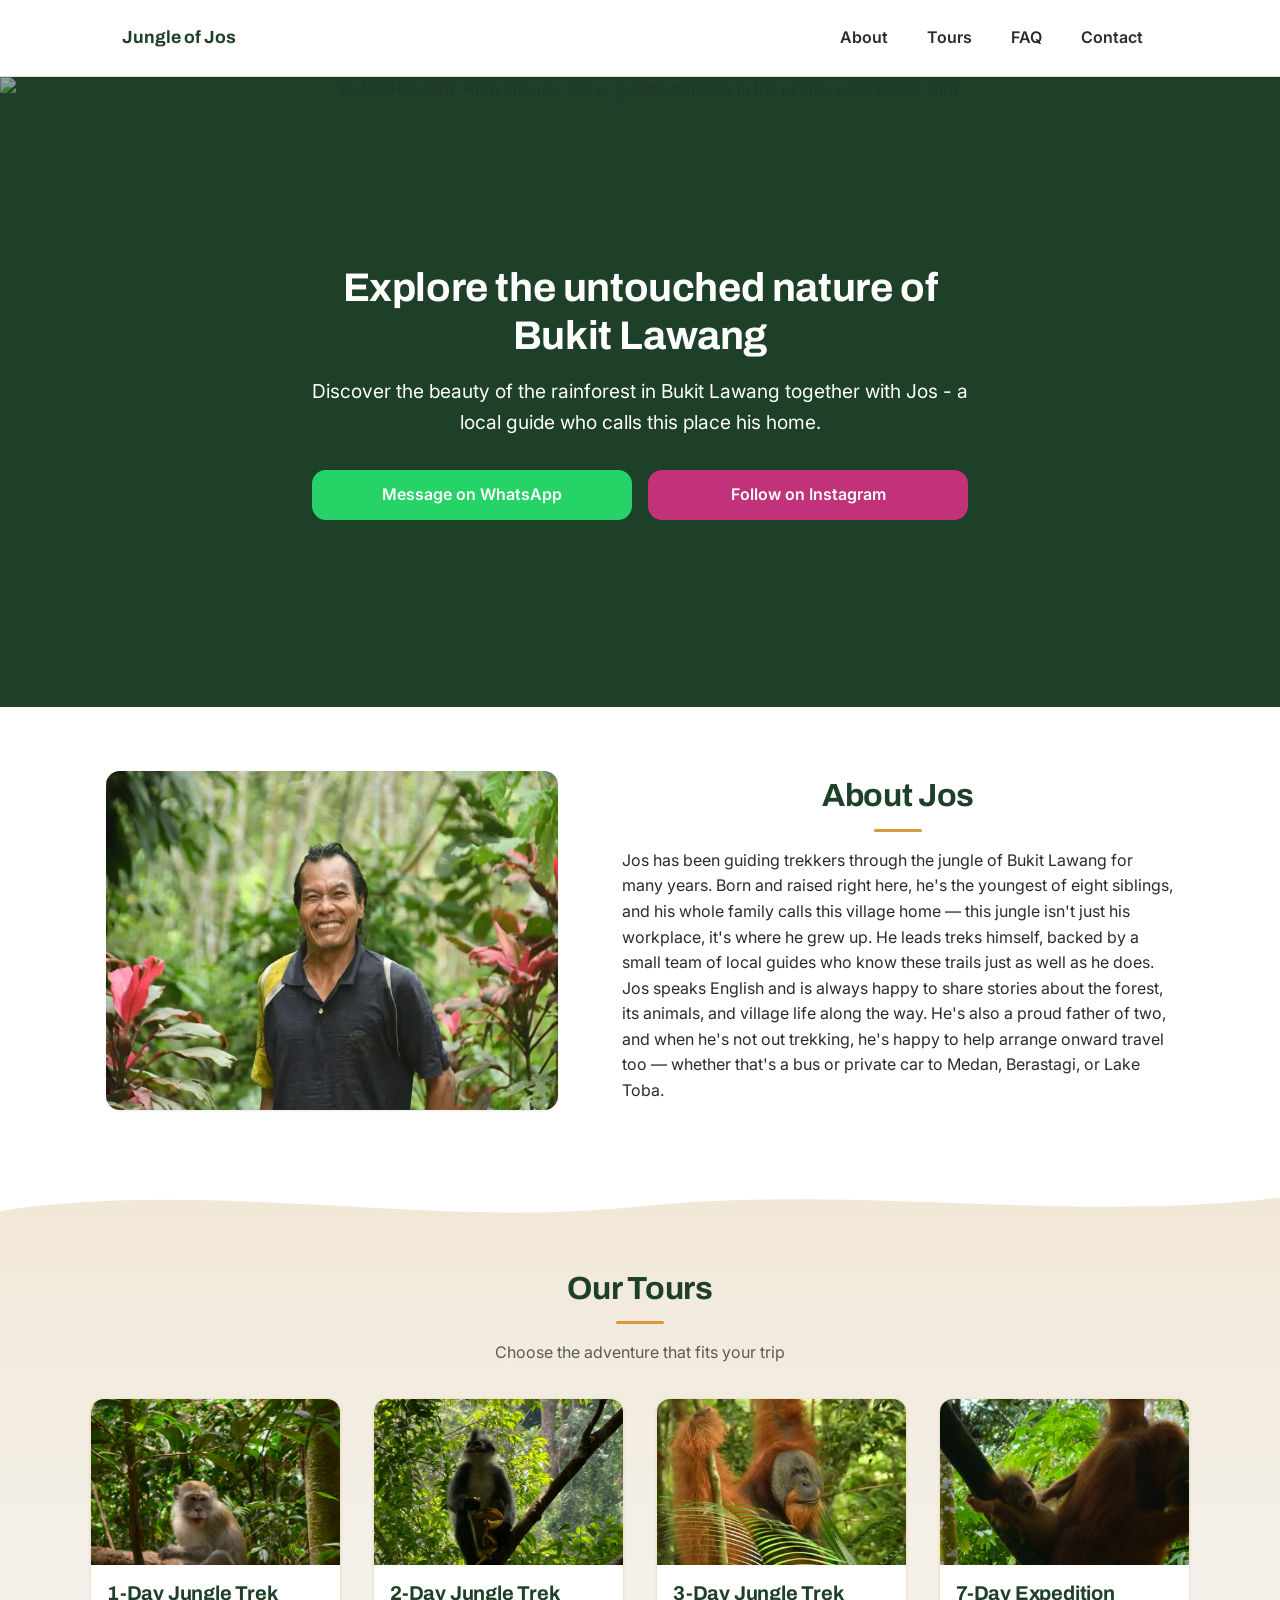
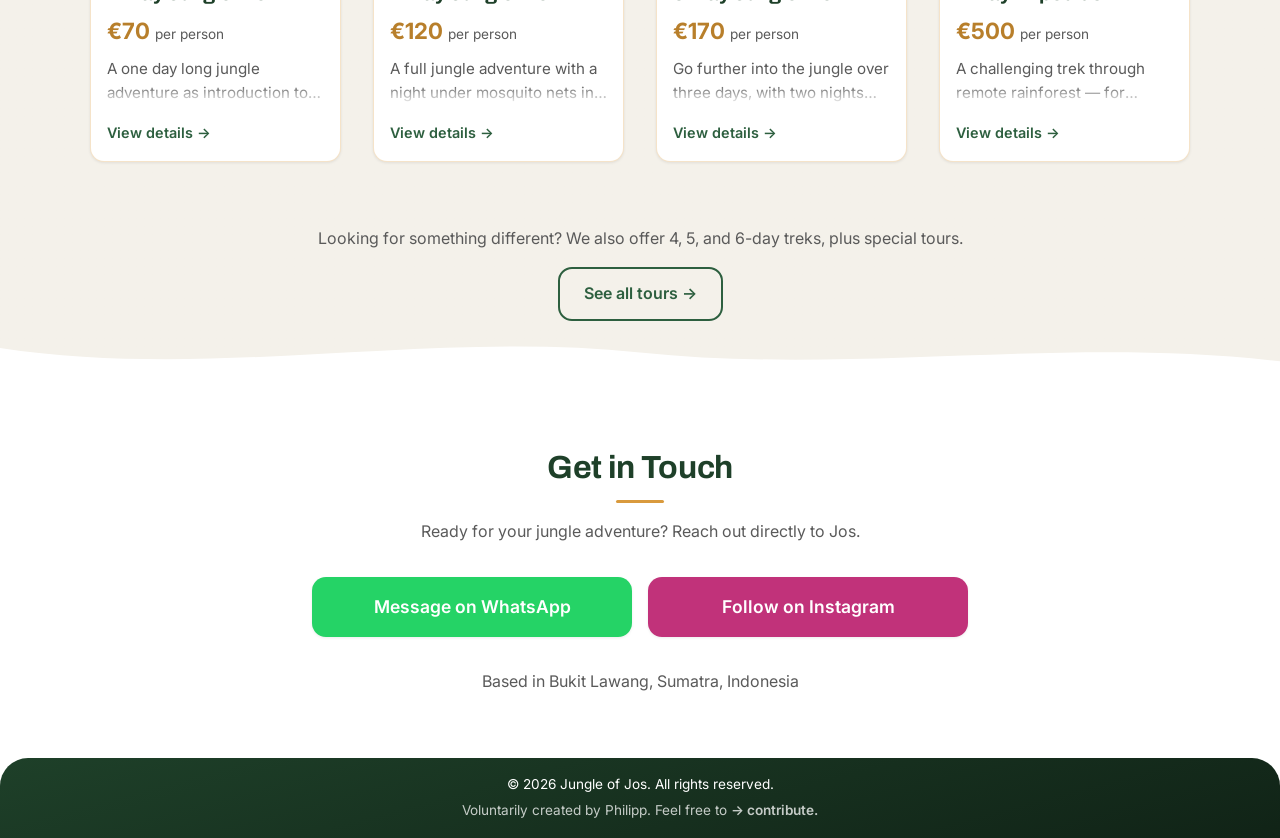
==== commit 7ac897be: "clearer differentiation between text placeholders and nav/footer" ====
--- a/index.html
+++ b/index.html
@@ -16,7 +16,7 @@
   <!-- ============================================= -->
   <!-- NAVIGATION                                     -->
   <!-- ============================================= -->
-  <div class="nav-placeholder"></div>
+  <div class="nav-mount"></div>
   <script src="js/nav.js"></script>
 
   <main>
@@ -189,7 +189,7 @@
   <!-- ============================================= -->
   <!-- FOOTER                                         -->
   <!-- ============================================= -->
-  <div class="footer-placeholder"></div>
+  <div class="footer-mount"></div>
   <script src="js/footer.js"></script>
 
 </body>
--- a/css/style.css
+++ b/css/style.css
@@ -1,3 +1,8 @@
+/* Archivo (headings) is a neutral, sturdy modern grotesque - clean and
+   confident without the whimsy of a display serif or the softness of a
+   rounded sans. Paired with Inter for clean, neutral body text. */
+@import url('https://fonts.googleapis.com/css2?family=Archivo:wght@600;700&family=Inter:wght@400;500;600;700&display=swap');
+
 /* =================================================
    CSS VARIABLES - change colors/spacing here globally
    ================================================= */
@@ -7,7 +12,9 @@
   --color-primary-dark: #1e4029;
   --color-accent: #d99a3d;
   --color-accent-dark: #b87f2b;  --color-accent-soft: rgba(217, 154, 61, 0.14);
-  --color-accent-soft-border: rgba(217, 154, 61, 0.28);  --color-whatsapp: #25d366;
+  --color-accent-soft-border: rgba(217, 154, 61, 0.28);  --color-danger-dark: #b5443d;
+  --color-danger-soft: rgba(197, 68, 61, 0.1);
+  --color-danger-soft-border: rgba(197, 68, 61, 0.3);  --color-whatsapp: #25d366;
   --color-whatsapp-dark: #1eab52;
   --color-instagram: #c1327a;
   --color-instagram-dark: #9c2762;
@@ -67,7 +74,7 @@
 }
 
 body {
-  font-family: -apple-system, BlinkMacSystemFont, "Segoe UI", Roboto, Helvetica, Arial, sans-serif;
+  font-family: "Inter", -apple-system, BlinkMacSystemFont, "Segoe UI", Roboto, Helvetica, Arial, sans-serif;
   color: var(--color-text);
   background-color: var(--color-bg);
   line-height: 1.6;
@@ -83,6 +90,7 @@
 }
 
 h1, h2, h3 {
+  font-family: "Archivo", "Inter", -apple-system, BlinkMacSystemFont, "Segoe UI", Roboto, Helvetica, Arial, sans-serif;
   font-weight: 700;
   line-height: 1.2;
   letter-spacing: -0.01em;
@@ -247,6 +255,7 @@
 }
 
 .nav-logo {
+  font-family: "Archivo", "Inter", -apple-system, BlinkMacSystemFont, "Segoe UI", Roboto, Helvetica, Arial, sans-serif;
   font-weight: 700;
   font-size: 1.1rem;
   color: var(--color-primary-dark);
@@ -462,8 +471,18 @@
    have several .tours sections back to back (see all-tours.html) and they
    should alternate white/tinted/white, not all render the same color. */
 .tours.is-tinted,
+.whats-included,
+.page-header {
+  background: linear-gradient(180deg, color-mix(in srgb, var(--color-bg-alt) 88%, var(--color-accent) 12%), var(--color-bg-alt) 50%);
+}
+
+/* The top wave dips up to ~55px into the section (see --wave-mask below),
+   which barely clears the default section padding-top (64px) - the heading
+   ended up looking cramped right against it. Extra top padding here only,
+   since .tours sections without .is-tinted don't own a top wave at all. */
+.tours.is-tinted,
 .whats-included {
-  background: linear-gradient(180deg, color-mix(in srgb, var(--color-bg-alt) 88%, var(--color-accent) 12%), var(--color-bg-alt) 50%);
+  padding-top: calc(var(--spacing-xl) + 32px);
 }
 
 .tours > h2,
@@ -504,7 +523,7 @@
 
 .tour-image {
   width: 100%;
-  height: 160px;
+  aspect-ratio: 3 / 2;
   object-fit: cover;
   background-color: var(--color-border);
   background-image: var(--placeholder-pattern);
@@ -663,12 +682,28 @@
   border-radius: 28px 28px 0 0;
 }
 
+.site-footer-note {
+  margin-top: var(--spacing-xs);
+  opacity: 0.75;
+}
+
+.site-footer-note a {
+  color: #fff;
+  font-weight: 600;
+}
+
 /* =================================================
    PAGE HEADER (for sub-pages like FAQ, tour details)
    ================================================= */
+/* Reuses the .tours.is-tinted/.whats-included gradient + wave treatment
+   below, rather than introducing a separate decorative language just for
+   this element - every sub-page effectively opens with the same "hero-lite"
+   band before its first white section. */
 .page-header {
-  text-align: center;
-  padding-top: var(--spacing-xl);
+  position: relative;
+  text-align: center;
+  max-width: none;
+  padding: var(--spacing-lg) var(--spacing-md) calc(var(--spacing-lg) + 40px);
 }
 
 .page-header h1 {
@@ -918,7 +953,8 @@
 .tours.is-tinted::before,
 .tours.is-tinted::after,
 .whats-included::before,
-.whats-included::after {
+.whats-included::after,
+.page-header::after {
   content: "";
   position: absolute;
   left: 0;
@@ -941,7 +977,8 @@
 }
 
 .tours.is-tinted::after,
-.whats-included::after {
+.whats-included::after,
+.page-header::after {
   bottom: -1px;
 }
 
@@ -999,7 +1036,9 @@
    ================================================= */
 /* A quiet, self-contained info box - kept small and muted on purpose so it
    reads as a helpful aside rather than competing with the tour cards above
-   it, with margin on all sides so it doesn't sit flush against the footer. */
+   it. No top margin: the preceding section's own bottom padding already
+   provides that clearance, so adding more on top of it was doubling up.
+   Bottom margin keeps it from sitting flush against the footer. */
 .group-size-note {
   display: flex;
   align-items: flex-start;
@@ -1010,7 +1049,7 @@
   padding: var(--spacing-md) var(--spacing-lg);
   text-align: left;
   max-width: 700px;
-  margin: var(--spacing-xl) auto;
+  margin: 0 auto var(--spacing-xl);
   box-shadow: var(--shadow-sm);
 }
 
@@ -1034,6 +1073,50 @@
 }
 
 /* =================================================
+   CONSTRUCTION NOTE (tour pages not yet filled in)
+   ================================================= */
+/* Same layout as .group-size-note, recolored red so an unfinished tour
+   page reads as a clear heads-up rather than a routine info aside. */
+.construction-note {
+  display: flex;
+  align-items: flex-start;
+  gap: var(--spacing-sm);
+  background-color: var(--color-danger-soft);
+  border: 1px solid var(--color-danger-soft-border);
+  border-radius: var(--radius);
+  padding: var(--spacing-md) var(--spacing-lg);
+  text-align: left;
+  max-width: 700px;
+  margin: 0 auto var(--spacing-xl);
+  box-shadow: var(--shadow-sm);
+}
+
+.construction-note-icon {
+  flex-shrink: 0;
+  width: 22px;
+  height: 22px;
+  margin-top: 0.15rem;
+  color: var(--color-danger-dark);
+}
+
+.construction-note p {
+  color: var(--color-text-light);
+  font-size: 0.95rem;
+}
+
+/* Below ~700px (both boxes' own max-width) there's no leftover width for the
+   margin: auto centering to distribute, so the card's border/background
+   were rendering flush against the screen edges instead of just its text.
+   Declared after both boxes' base rules so it actually wins the cascade. */
+@media (max-width: 700px) {
+  .group-size-note,
+  .construction-note {
+    margin-left: var(--spacing-md);
+    margin-right: var(--spacing-md);
+  }
+}
+
+/* =================================================
    RESPONSIVE - small screens
    ================================================= */
 @media (max-width: 600px) {
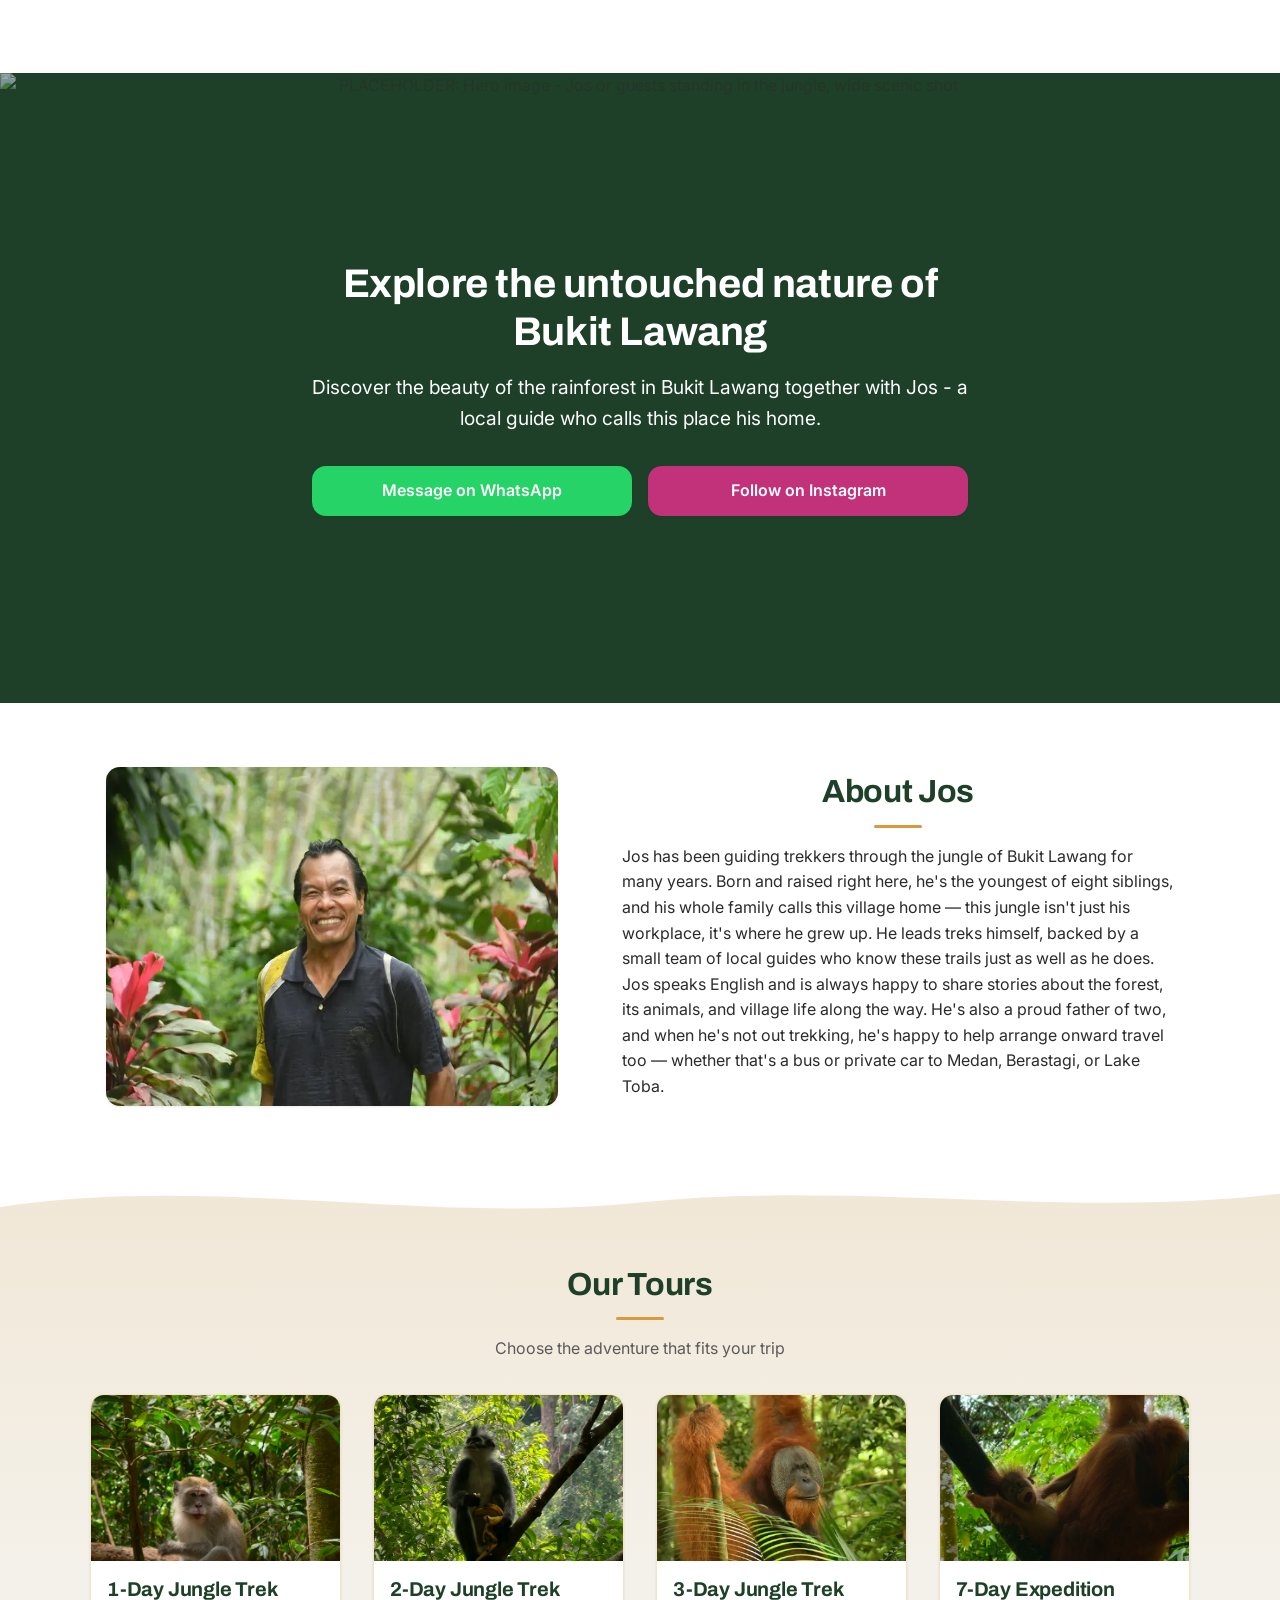
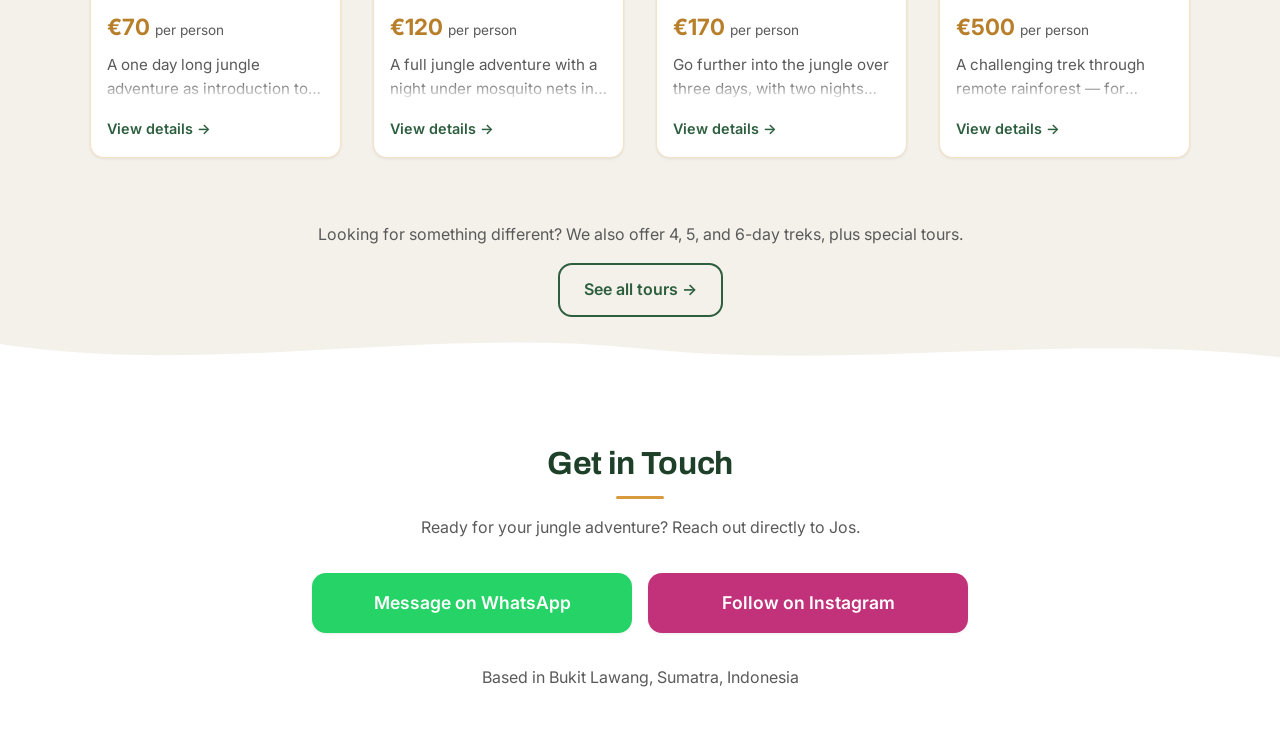
==== commit 7b01321d: "Show a coming-soon toast instead of navigating on WhatsApp click The WhatsApp buttons all still poin" ====
--- a/index.html
+++ b/index.html
@@ -16,8 +16,9 @@
   <!-- ============================================= -->
   <!-- NAVIGATION                                     -->
   <!-- ============================================= -->
-  <div class="nav-mount"></div>
+  <div class="nav-placeholder"></div>
   <script src="js/nav.js"></script>
+  <script src="js/whatsapp-notice.js"></script>
 
   <main>
 
@@ -189,7 +190,7 @@
   <!-- ============================================= -->
   <!-- FOOTER                                         -->
   <!-- ============================================= -->
-  <div class="footer-mount"></div>
+  <div class="footer-placeholder"></div>
   <script src="js/footer.js"></script>
 
 </body>
--- a/css/style.css
+++ b/css/style.css
@@ -1117,6 +1117,50 @@
 }
 
 /* =================================================
+   WHATSAPP "COMING SOON" TOAST
+   ================================================= */
+/* Same red accent as .construction-note (icon + border), but on a solid
+   background rather than construction-note's translucent tint - this floats
+   over whatever section the clicked button happens to be in (including the
+   dark hero), and a translucent box loses all contrast there. Positioned
+   above whichever WhatsApp button was clicked (see js/whatsapp-notice.js).
+   Fades in fast, holds for a few seconds, then fades out slowly - timings
+   live in the JS file, not here, since JS drives the class toggling. */
+.whatsapp-coming-soon-toast {
+  position: fixed;
+  z-index: 1000;
+  display: none;
+  align-items: flex-start;
+  gap: var(--spacing-sm);
+  max-width: 280px;
+  padding: var(--spacing-sm) var(--spacing-md);
+  background-color: var(--color-bg);
+  border: 1px solid var(--color-danger-soft-border);
+  border-radius: var(--radius);
+  box-shadow: var(--shadow-md);
+  color: var(--color-text);
+  font-size: 0.85rem;
+  line-height: 1.4;
+  text-align: left;
+  opacity: 0;
+  transition: opacity 0.8s ease;
+  pointer-events: none;
+}
+
+.whatsapp-coming-soon-toast.is-visible {
+  opacity: 1;
+  transition: opacity 0.2s ease;
+}
+
+.whatsapp-coming-soon-toast-icon {
+  flex-shrink: 0;
+  width: 18px;
+  height: 18px;
+  margin-top: 0.1rem;
+  color: var(--color-danger-dark);
+}
+
+/* =================================================
    RESPONSIVE - small screens
    ================================================= */
 @media (max-width: 600px) {
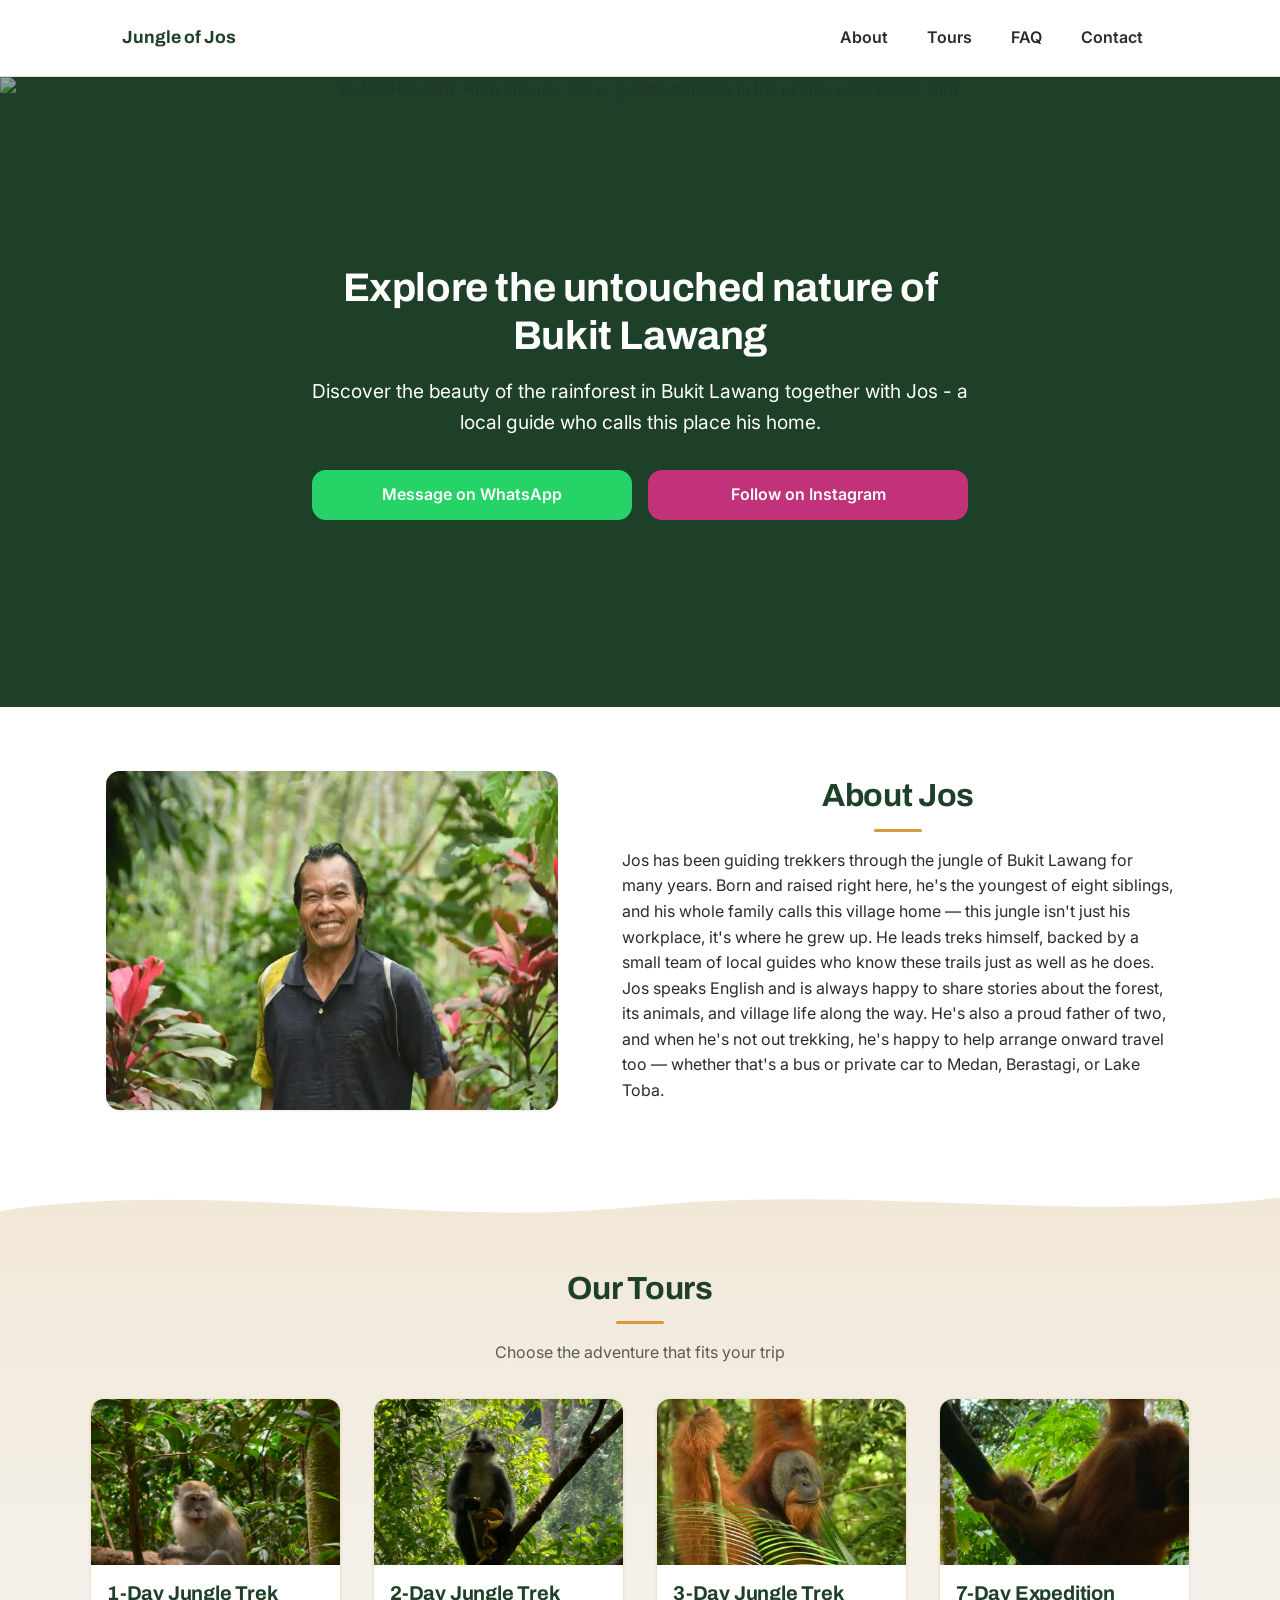
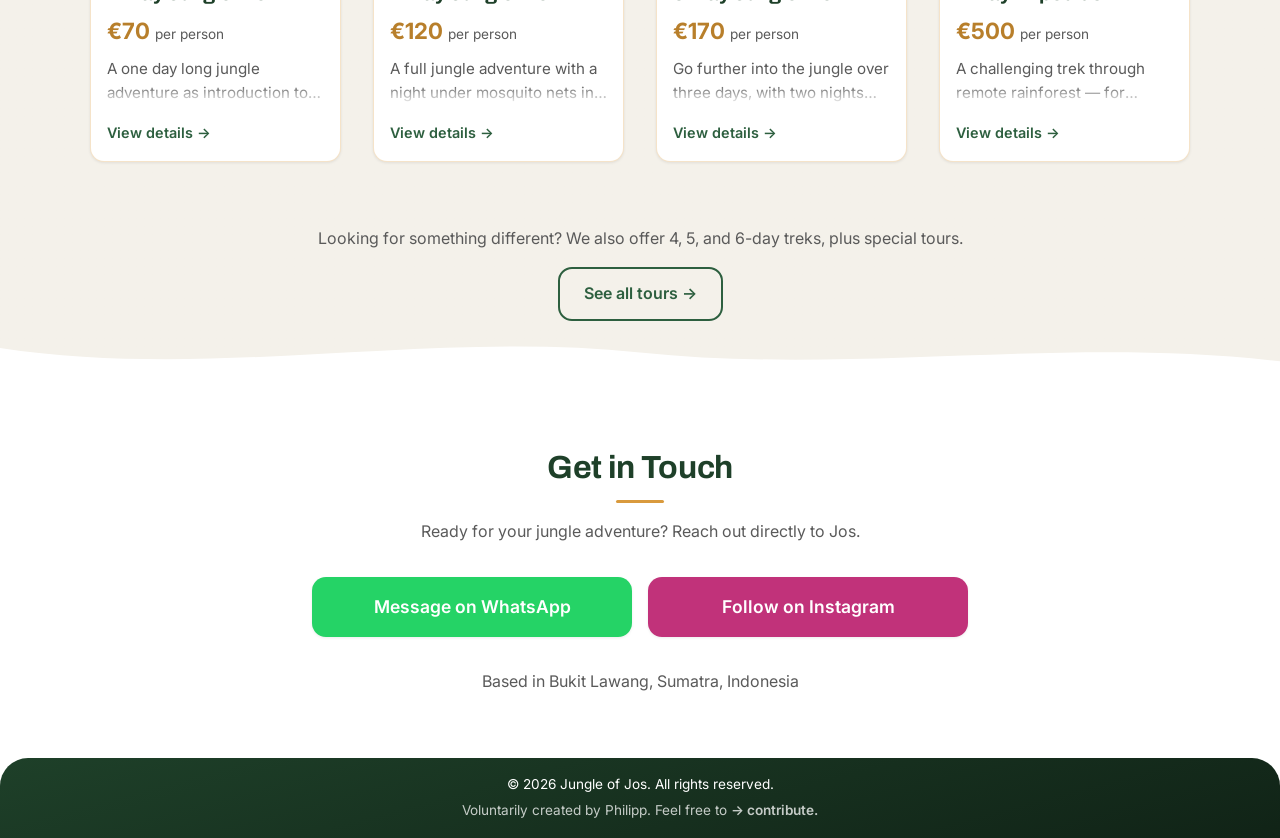
==== commit 0e71bbf9: "sample for claude" ====
--- a/index.html
+++ b/index.html
@@ -16,9 +16,8 @@
   <!-- ============================================= -->
   <!-- NAVIGATION                                     -->
   <!-- ============================================= -->
-  <div class="nav-placeholder"></div>
+  <div class="nav-mount"></div>
   <script src="js/nav.js"></script>
-  <script src="js/whatsapp-notice.js"></script>
 
   <main>
 
@@ -46,7 +45,7 @@
     <section id="about" class="about">
       <div class="about-content">
         <img src="./images/jos1.webp"
-          alt="PLACEHOLDER: Portrait photo of Jos, ideally smiling, in the jungle or at the trailhead"
+          alt="Portrait of Jos, smiling broadly, standing waist-up in the middle of the green jungle"
           class="about-image">
         <div class="about-text">
           <h2>About Jos</h2>
@@ -89,7 +88,7 @@
         </a>
       -->
         <a href="tours/1-day.html" class="tour-card">
-          <img src="./images/makak1.webp" alt="Makak monkey representing the 1-day tour" class="tour-image">
+          <img src="./images/makak1.webp" alt="Macaque monkey sitting on a fallen tree trunk in the jungle" class="tour-image">
           <div class="tour-card-body">
             <h3>1-Day Jungle Trek</h3>
             <p class="tour-price">€70 <span>per person</span></p>
@@ -190,7 +189,7 @@
   <!-- ============================================= -->
   <!-- FOOTER                                         -->
   <!-- ============================================= -->
-  <div class="footer-placeholder"></div>
+  <div class="footer-mount"></div>
   <script src="js/footer.js"></script>
 
 </body>
--- a/css/style.css
+++ b/css/style.css
@@ -422,14 +422,28 @@
   .hero-buttons,
   .contact-buttons {
     flex-direction: column;
-    align-items: center;
+    /* stretch (not center) + width: fit-content below: the group shrinks
+       to whichever button's label is widest, and align-items: stretch
+       makes the other button match that width instead of hugging its own
+       (shorter) text - that's what kept both buttons the same width
+       before, without going back to a fragile fixed pixel value. */
+    align-items: stretch;
+    width: fit-content;
+    margin-left: auto;
+    margin-right: auto;
   }
 
   .hero-buttons .btn,
   .contact-buttons .btn {
-    width: min(100%, 260px);
-    max-width: 260px;
+    /* Width used to be a fixed 260px, but that left the WhatsApp button's
+       label only a few px of breathing room after the Inter font swap -
+       any slightly wider font rendering (browser/device differences) was
+       enough to wrap it to two lines. Sizing to content (via the fit-content
+       group above) instead removes that fragility entirely. */
+    width: 100%;
+    max-width: min(100%, 300px);
     flex-basis: auto;
+    white-space: nowrap;
   }
 }
 
@@ -1125,9 +1139,12 @@
    dark hero), and a translucent box loses all contrast there. Positioned
    above whichever WhatsApp button was clicked (see js/whatsapp-notice.js).
    Fades in fast, holds for a few seconds, then fades out slowly - timings
-   live in the JS file, not here, since JS drives the class toggling. */
+   live in the JS file, not here, since JS drives the class toggling.
+   position: absolute (not fixed) and top/left set in document coordinates
+   (button rect + scroll offset) so the toast scrolls away with the button
+   instead of staying pinned to the viewport and covering other content. */
 .whatsapp-coming-soon-toast {
-  position: fixed;
+  position: absolute;
   z-index: 1000;
   display: none;
   align-items: flex-start;
